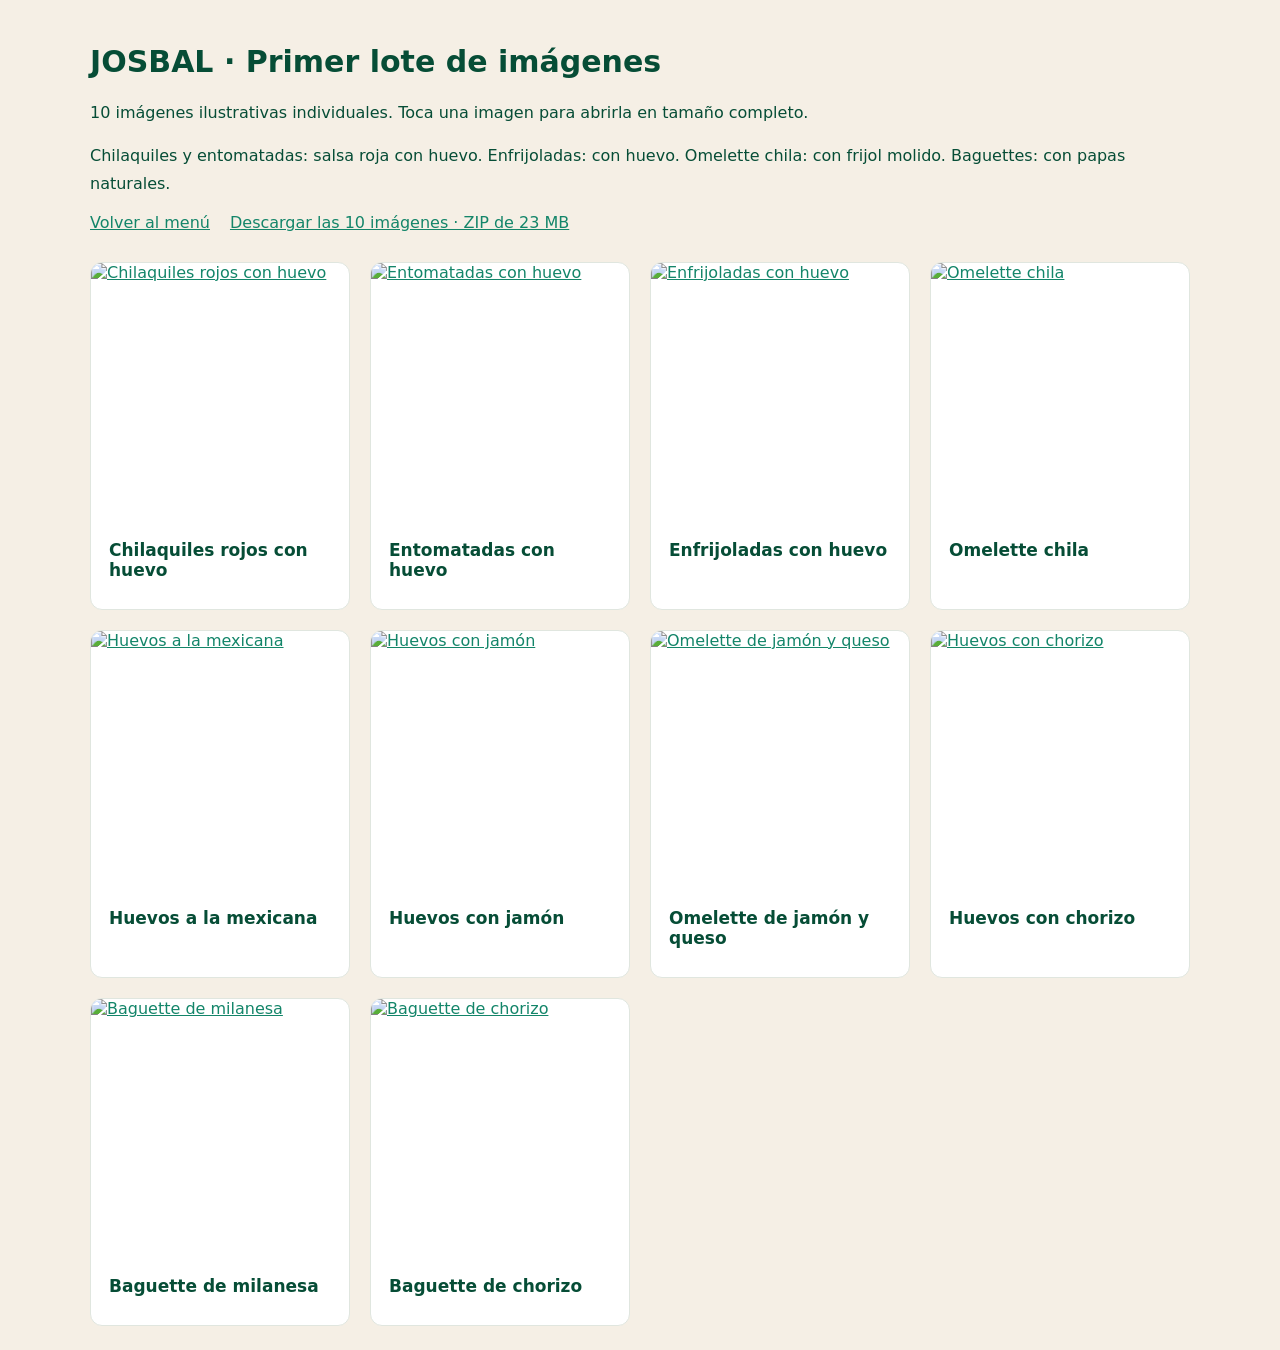
==== static/image-gallery.html @ a412e35f "Publicar primer lote de diez imágenes individuales y galería descargable" ====
<!doctype html><html lang="es"><head><meta charset="utf-8"><meta name="viewport" content="width=device-width,initial-scale=1"><title>Imágenes del menú · JOSBAL</title><style>body{font-family:system-ui,sans-serif;background:#f5efe5;color:#064d36;max-width:1100px;margin:auto;padding:24px}h1{font-size:30px}a{color:#138569}.gallery{display:grid;grid-template-columns:repeat(auto-fit,minmax(240px,1fr));gap:20px;margin-top:30px}article{background:white;border-radius:12px;overflow:hidden;border:1px solid #e0e6df}img{width:100%;height:auto;display:block}h2{font-size:17px;padding:5px 18px 15px}.links{display:flex;gap:20px;flex-wrap:wrap}p{line-height:1.7}</style></head><body><h1>JOSBAL · Primer lote de imágenes</h1><p>10 imágenes ilustrativas individuales. Toca una imagen para abrirla en tamaño completo.</p><p>Chilaquiles y entomatadas: salsa roja con huevo. Enfrijoladas: con huevo. Omelette chila: con frijol molido. Baguettes: con papas naturales.</p><div class="links"><a href="/menu">Volver al menú</a><a href="/imagenes/lote-01.zip" download>Descargar las 10 imágenes · ZIP de 23 MB</a></div><div class="gallery"><article><a href="/images/products/01-chilaquiles-rojos-con-huevo-v1.png" target="_blank" rel="noopener"><img src="/images/products/01-chilaquiles-rojos-con-huevo-v1.png" alt="Chilaquiles rojos con huevo" loading="lazy" width="1254" height="1254"></a><h2>Chilaquiles rojos con huevo</h2></article><article><a href="/images/products/02-entomatadas-con-huevo-v1.png" target="_blank" rel="noopener"><img src="/images/products/02-entomatadas-con-huevo-v1.png" alt="Entomatadas con huevo" loading="lazy" width="1254" height="1254"></a><h2>Entomatadas con huevo</h2></article><article><a href="/images/products/03-enfrijoladas-con-huevo-v1.png" target="_blank" rel="noopener"><img src="/images/products/03-enfrijoladas-con-huevo-v1.png" alt="Enfrijoladas con huevo" loading="lazy" width="1254" height="1254"></a><h2>Enfrijoladas con huevo</h2></article><article><a href="/images/products/04-omelette-chila-v1.png" target="_blank" rel="noopener"><img src="/images/products/04-omelette-chila-v1.png" alt="Omelette chila" loading="lazy" width="1254" height="1254"></a><h2>Omelette chila</h2></article><article><a href="/images/products/05-huevos-a-la-mexicana-v1.png" target="_blank" rel="noopener"><img src="/images/products/05-huevos-a-la-mexicana-v1.png" alt="Huevos a la mexicana" loading="lazy" width="1254" height="1254"></a><h2>Huevos a la mexicana</h2></article><article><a href="/images/products/06-huevos-con-jamon-v1.png" target="_blank" rel="noopener"><img src="/images/products/06-huevos-con-jamon-v1.png" alt="Huevos con jamón" loading="lazy" width="1254" height="1254"></a><h2>Huevos con jamón</h2></article><article><a href="/images/products/07-omelette-jamon-y-queso-v1.png" target="_blank" rel="noopener"><img src="/images/products/07-omelette-jamon-y-queso-v1.png" alt="Omelette de jamón y queso" loading="lazy" width="1254" height="1254"></a><h2>Omelette de jamón y queso</h2></article><article><a href="/images/products/08-huevos-con-chorizo-v1.png" target="_blank" rel="noopener"><img src="/images/products/08-huevos-con-chorizo-v1.png" alt="Huevos con chorizo" loading="lazy" width="1254" height="1254"></a><h2>Huevos con chorizo</h2></article><article><a href="/images/products/09-baguette-milanesa-v1.png" target="_blank" rel="noopener"><img src="/images/products/09-baguette-milanesa-v1.png" alt="Baguette de milanesa" loading="lazy" width="1254" height="1254"></a><h2>Baguette de milanesa</h2></article><article><a href="/images/products/10-baguette-chorizo-v1.png" target="_blank" rel="noopener"><img src="/images/products/10-baguette-chorizo-v1.png" alt="Baguette de chorizo" loading="lazy" width="1254" height="1254"></a><h2>Baguette de chorizo</h2></article></div></body></html>
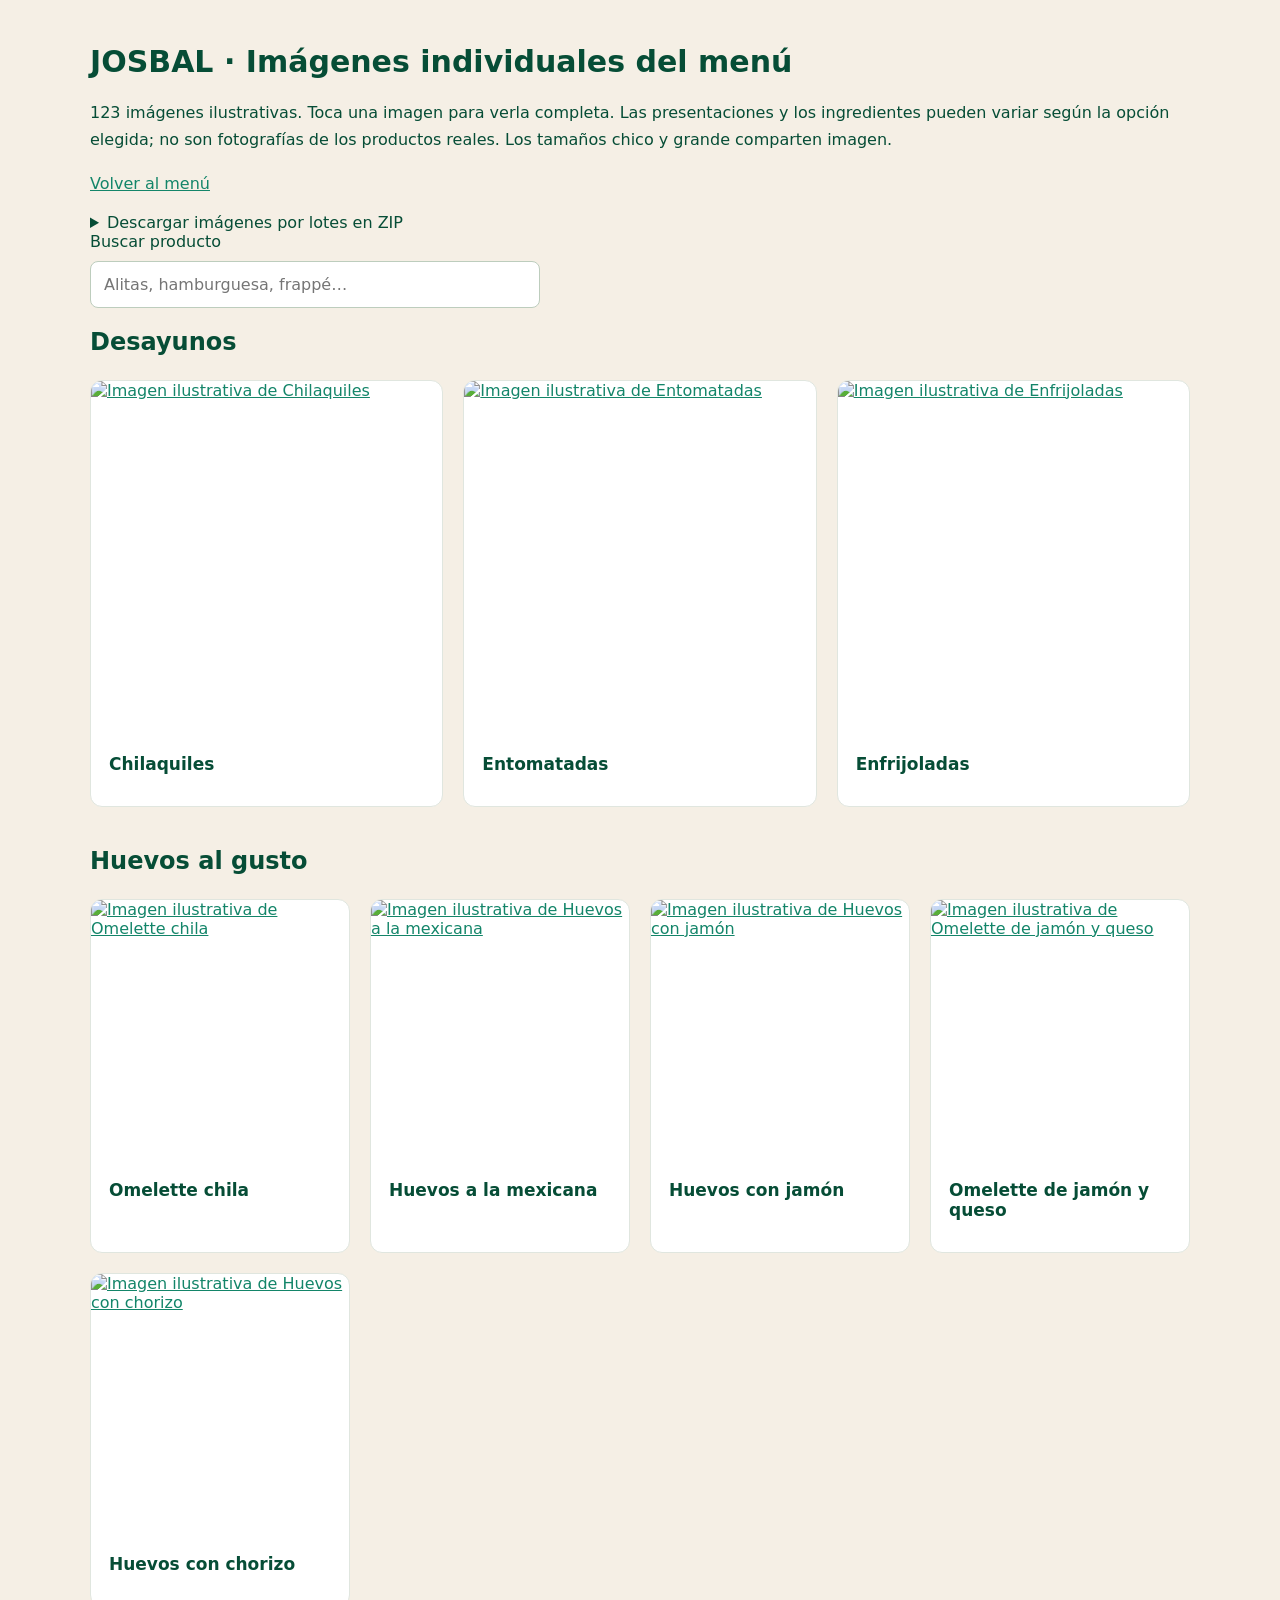
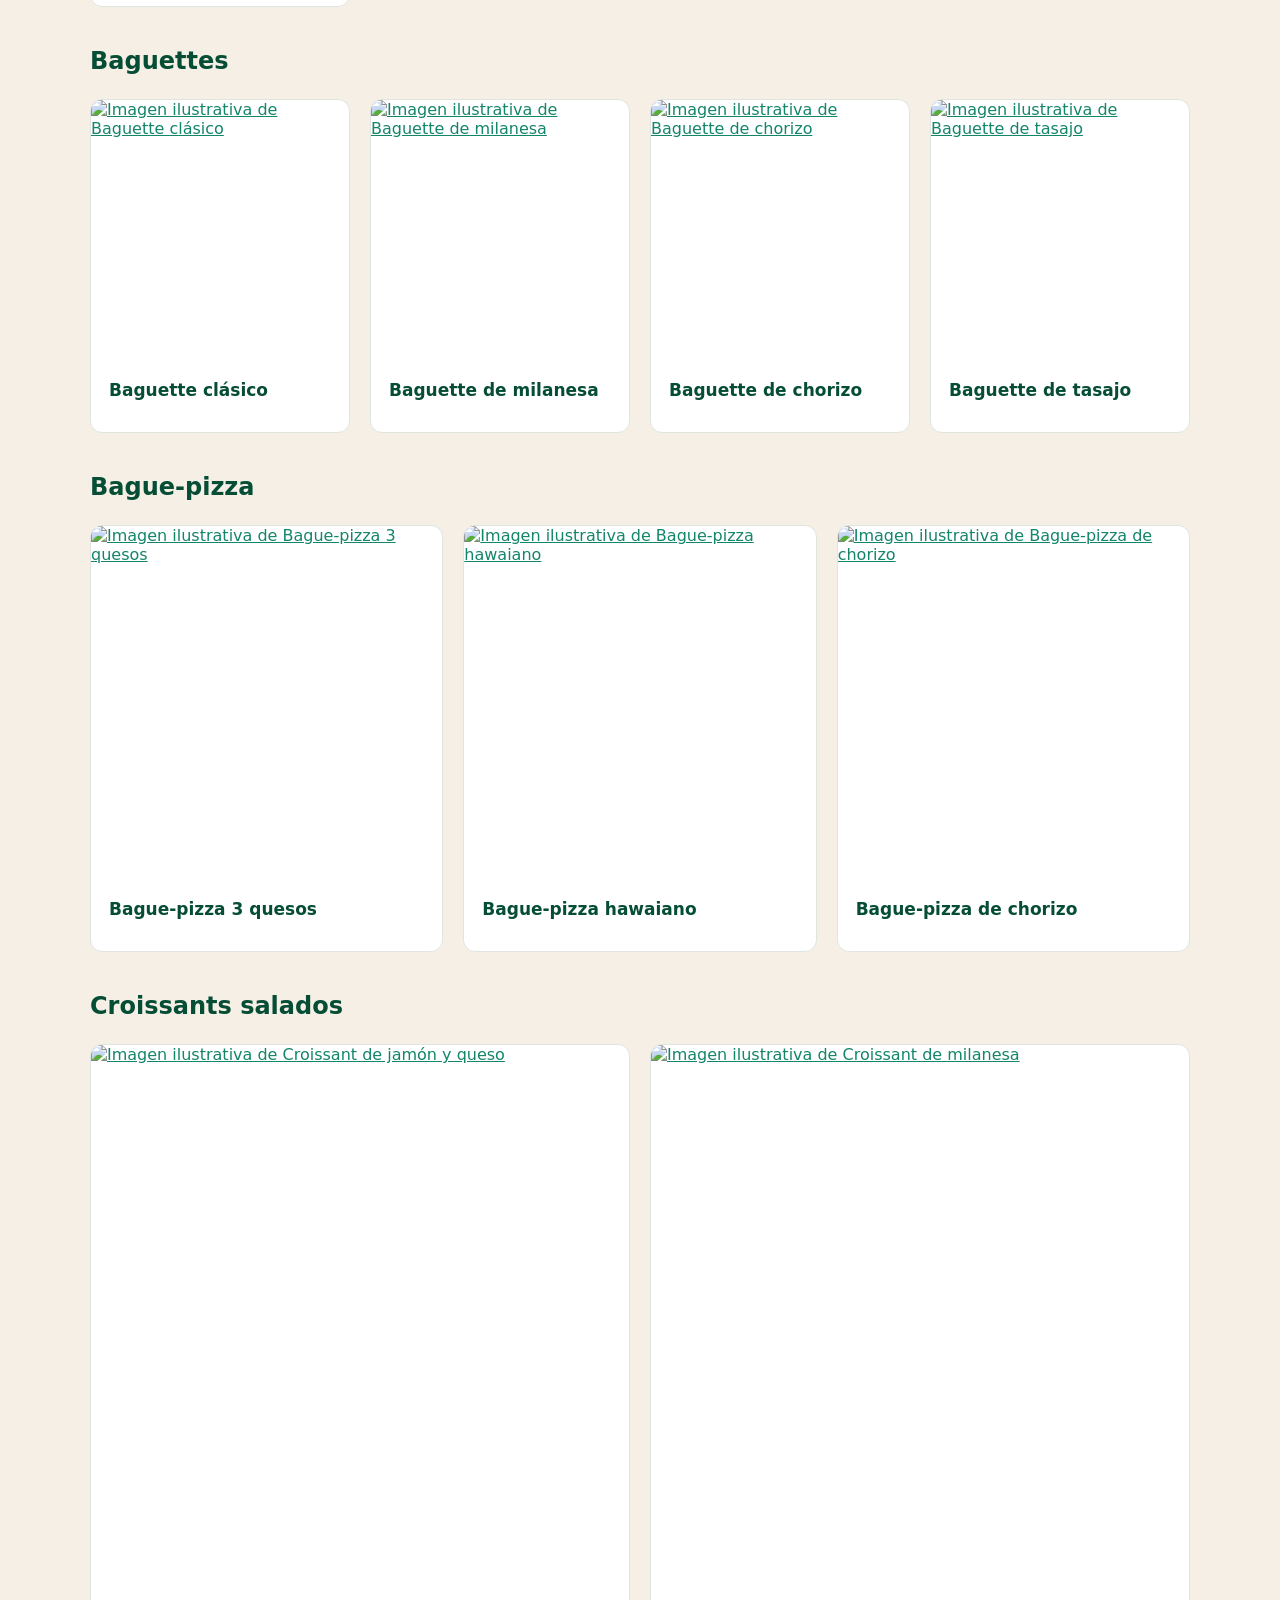
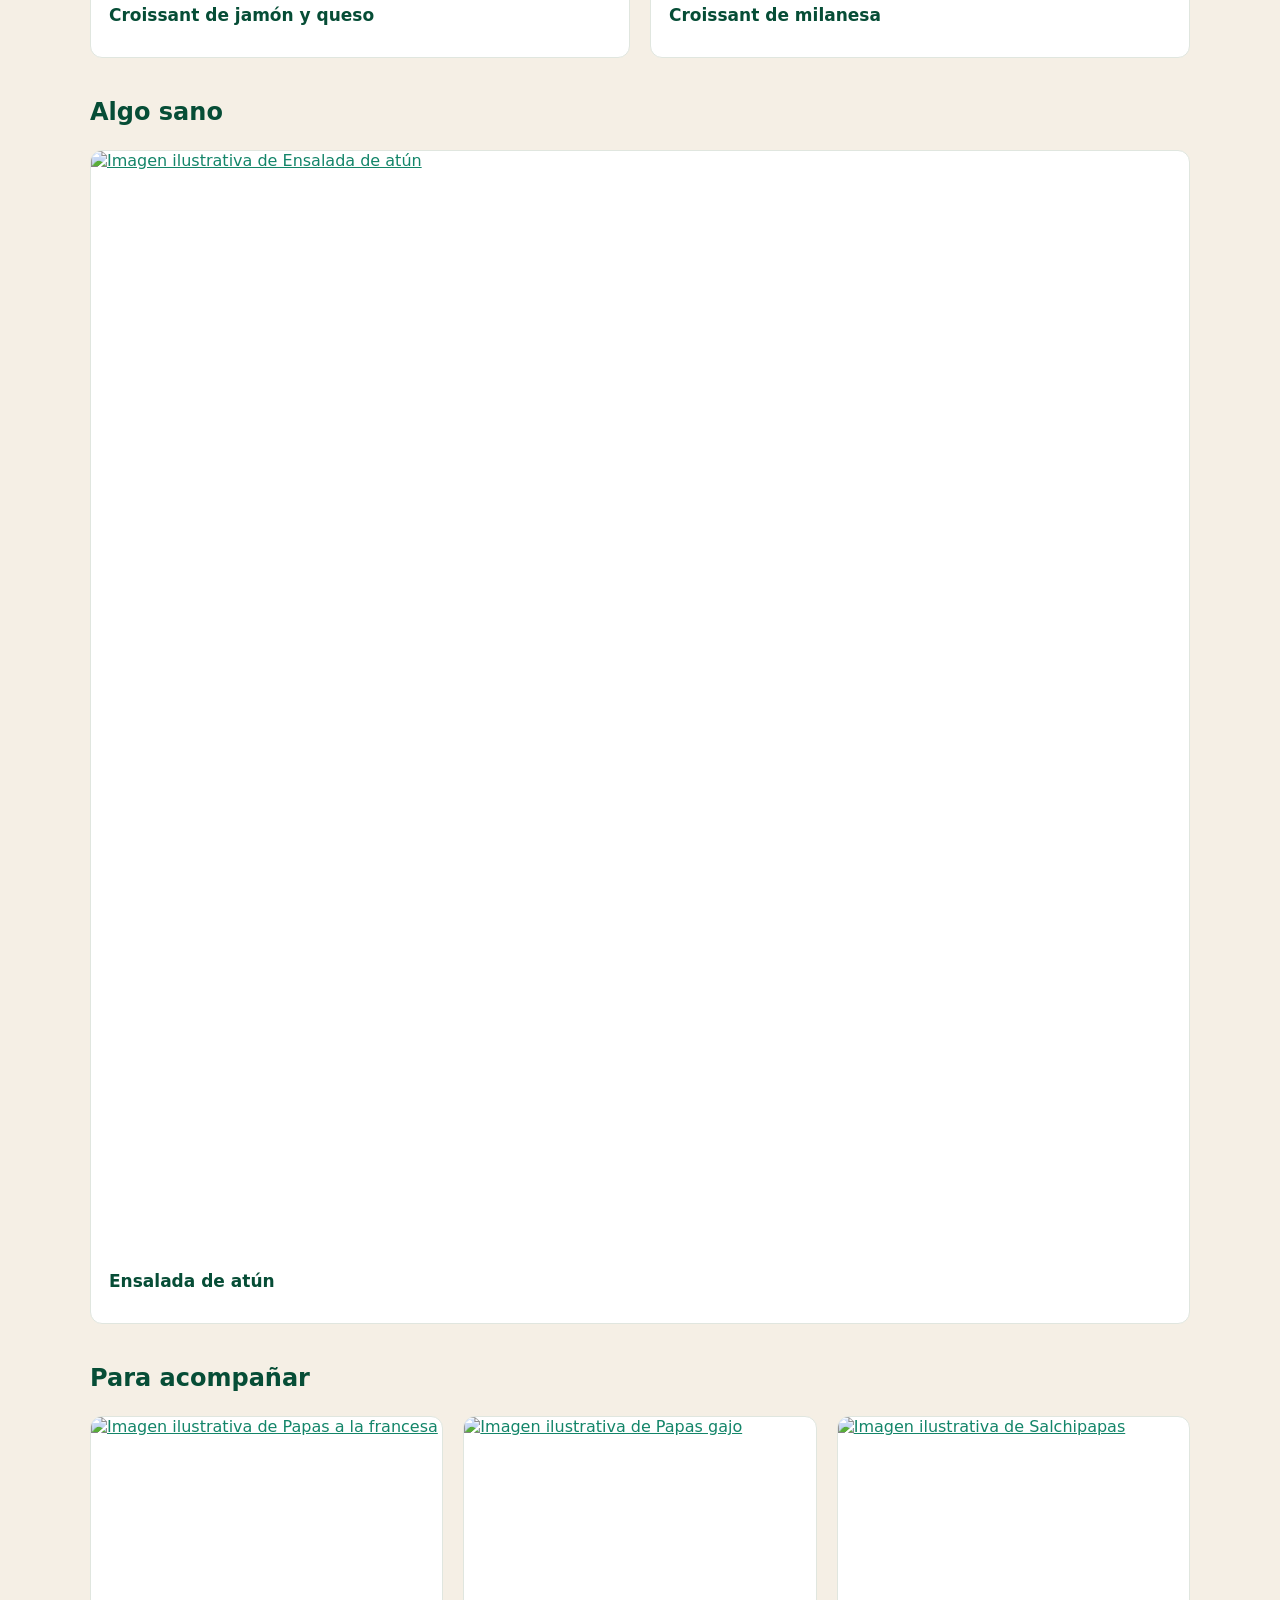
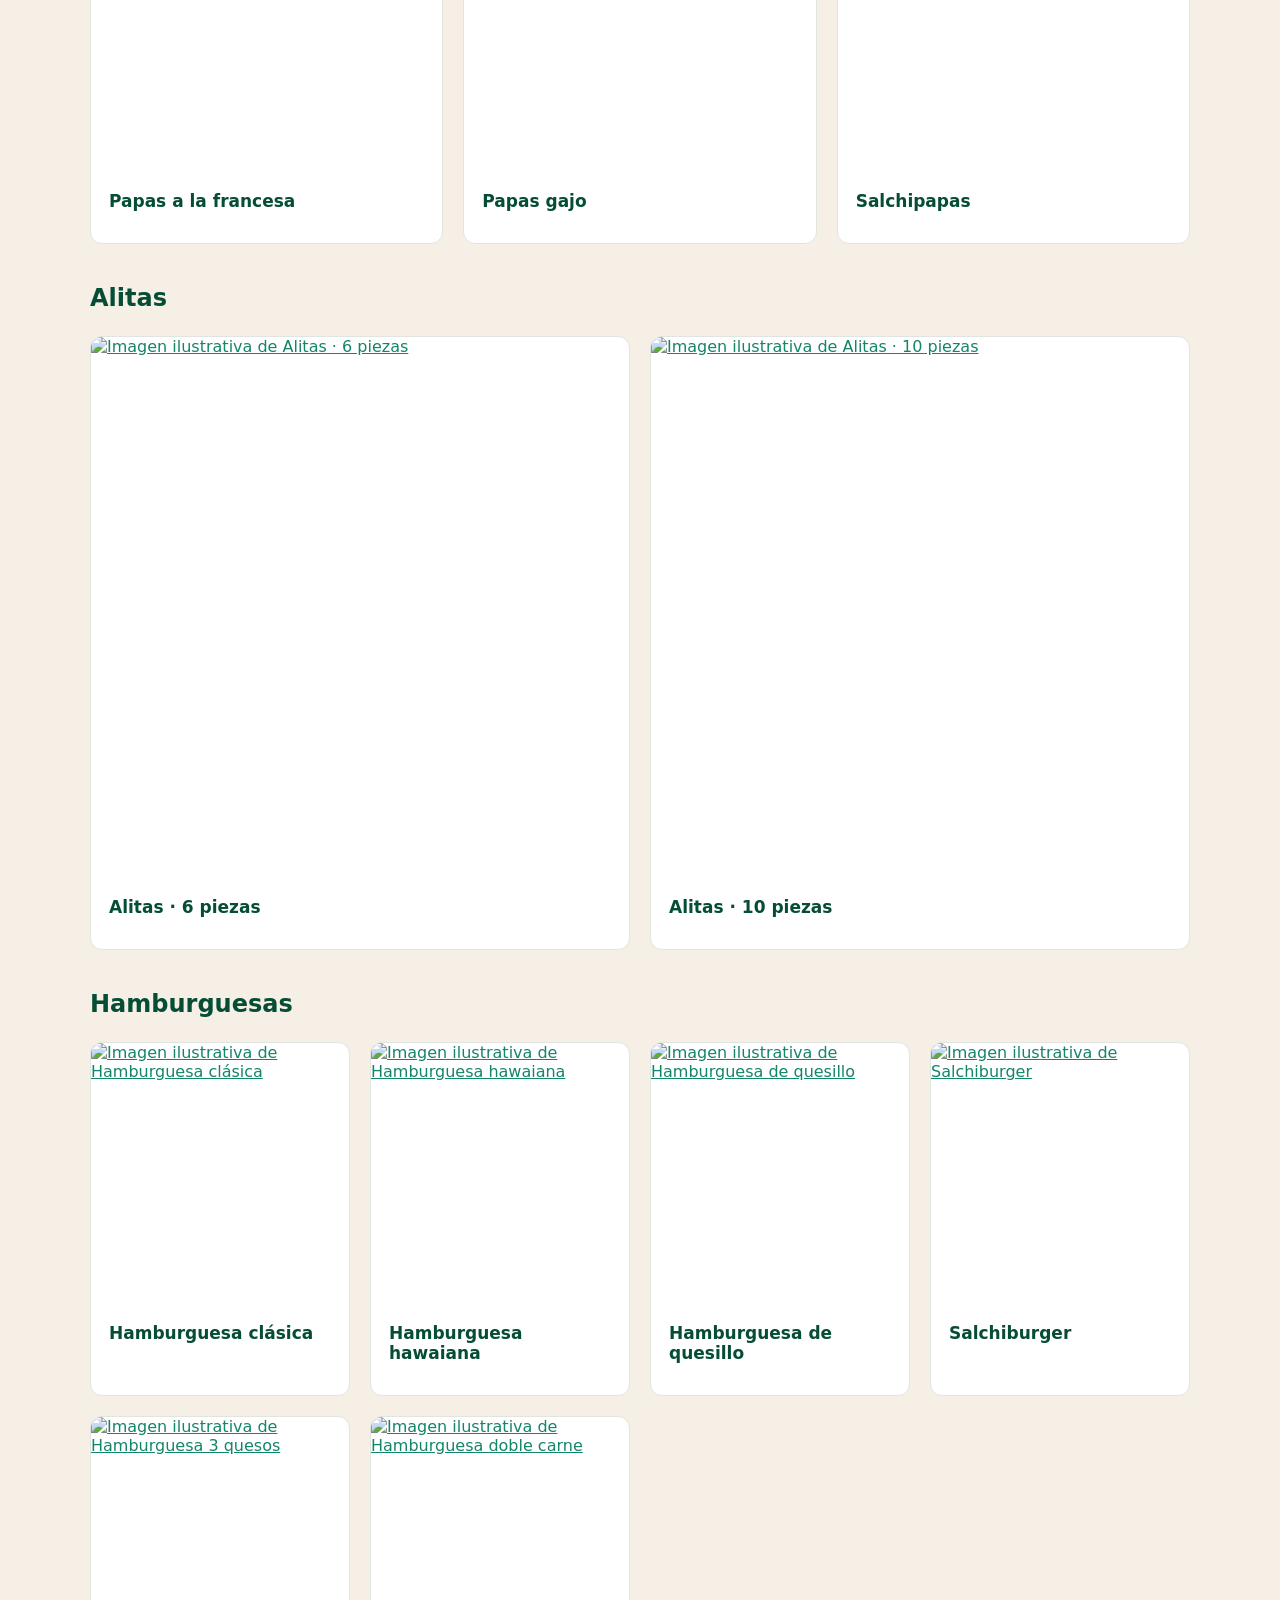
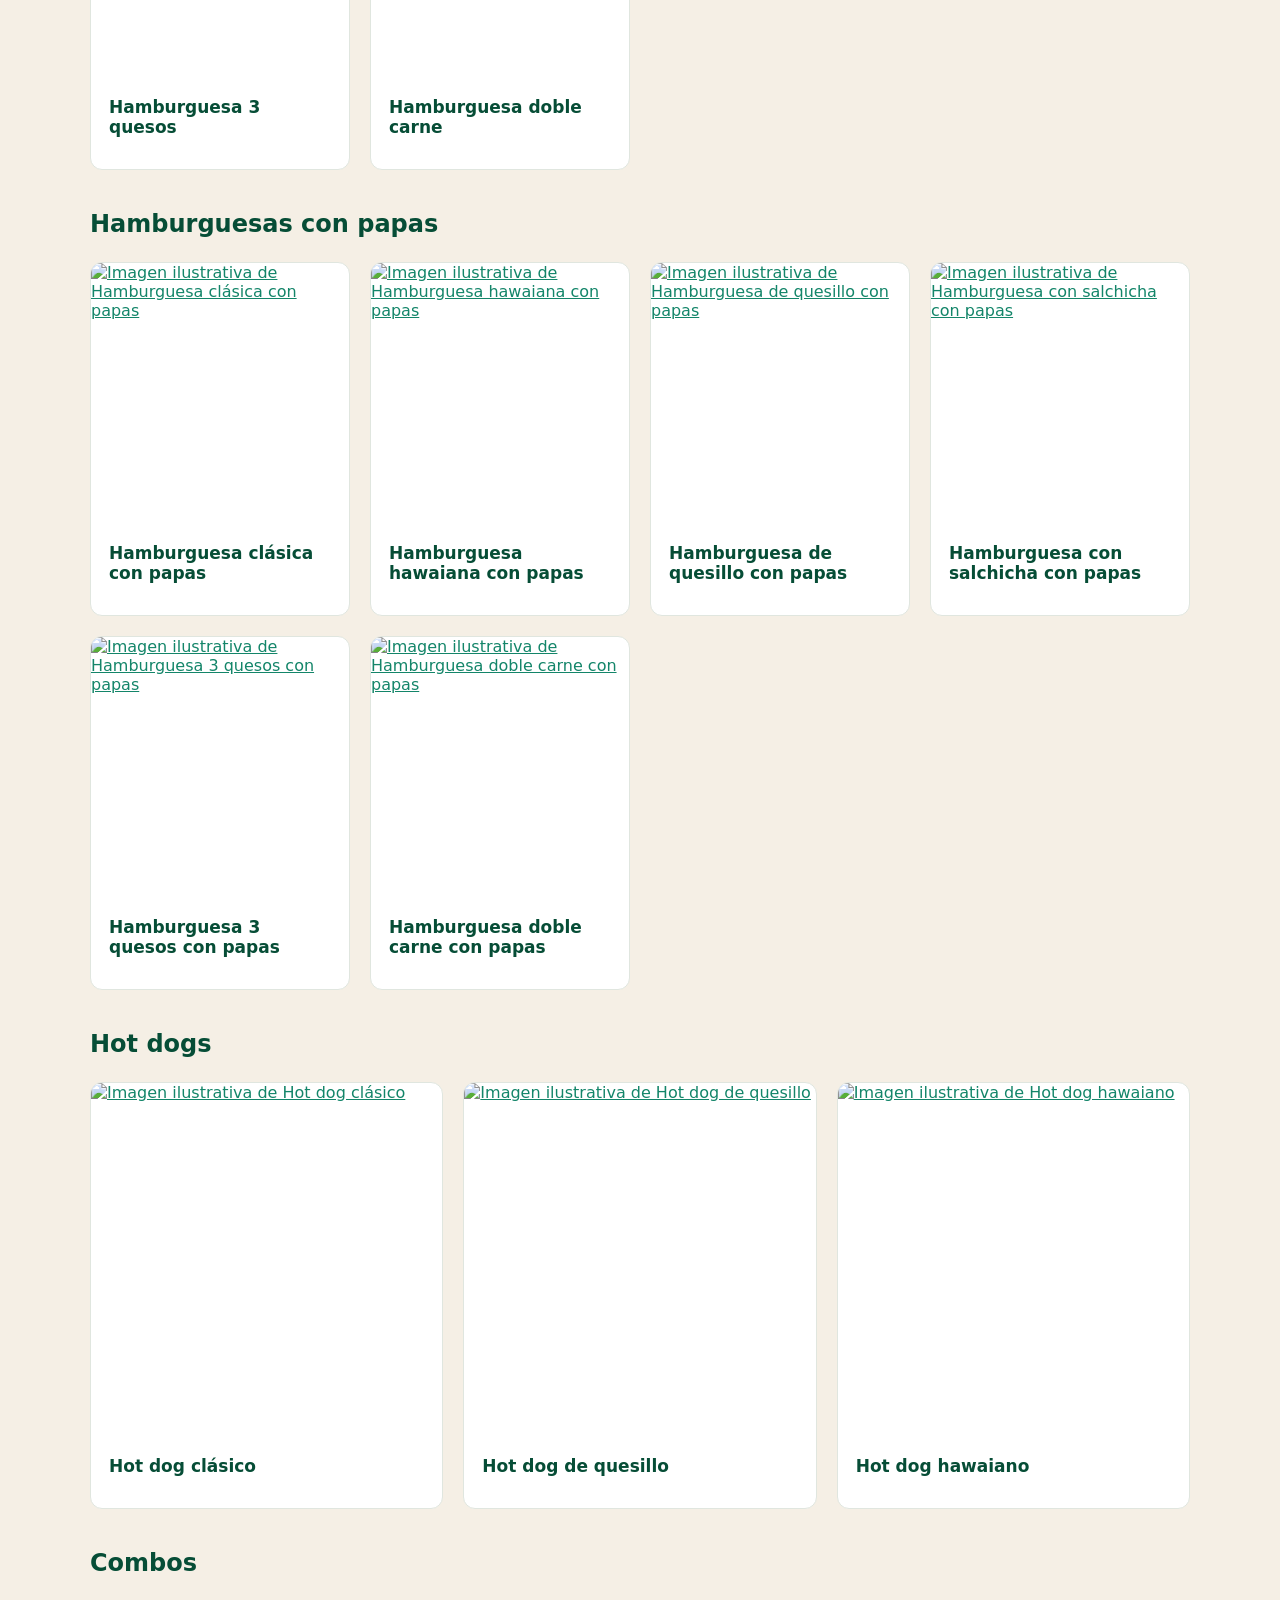
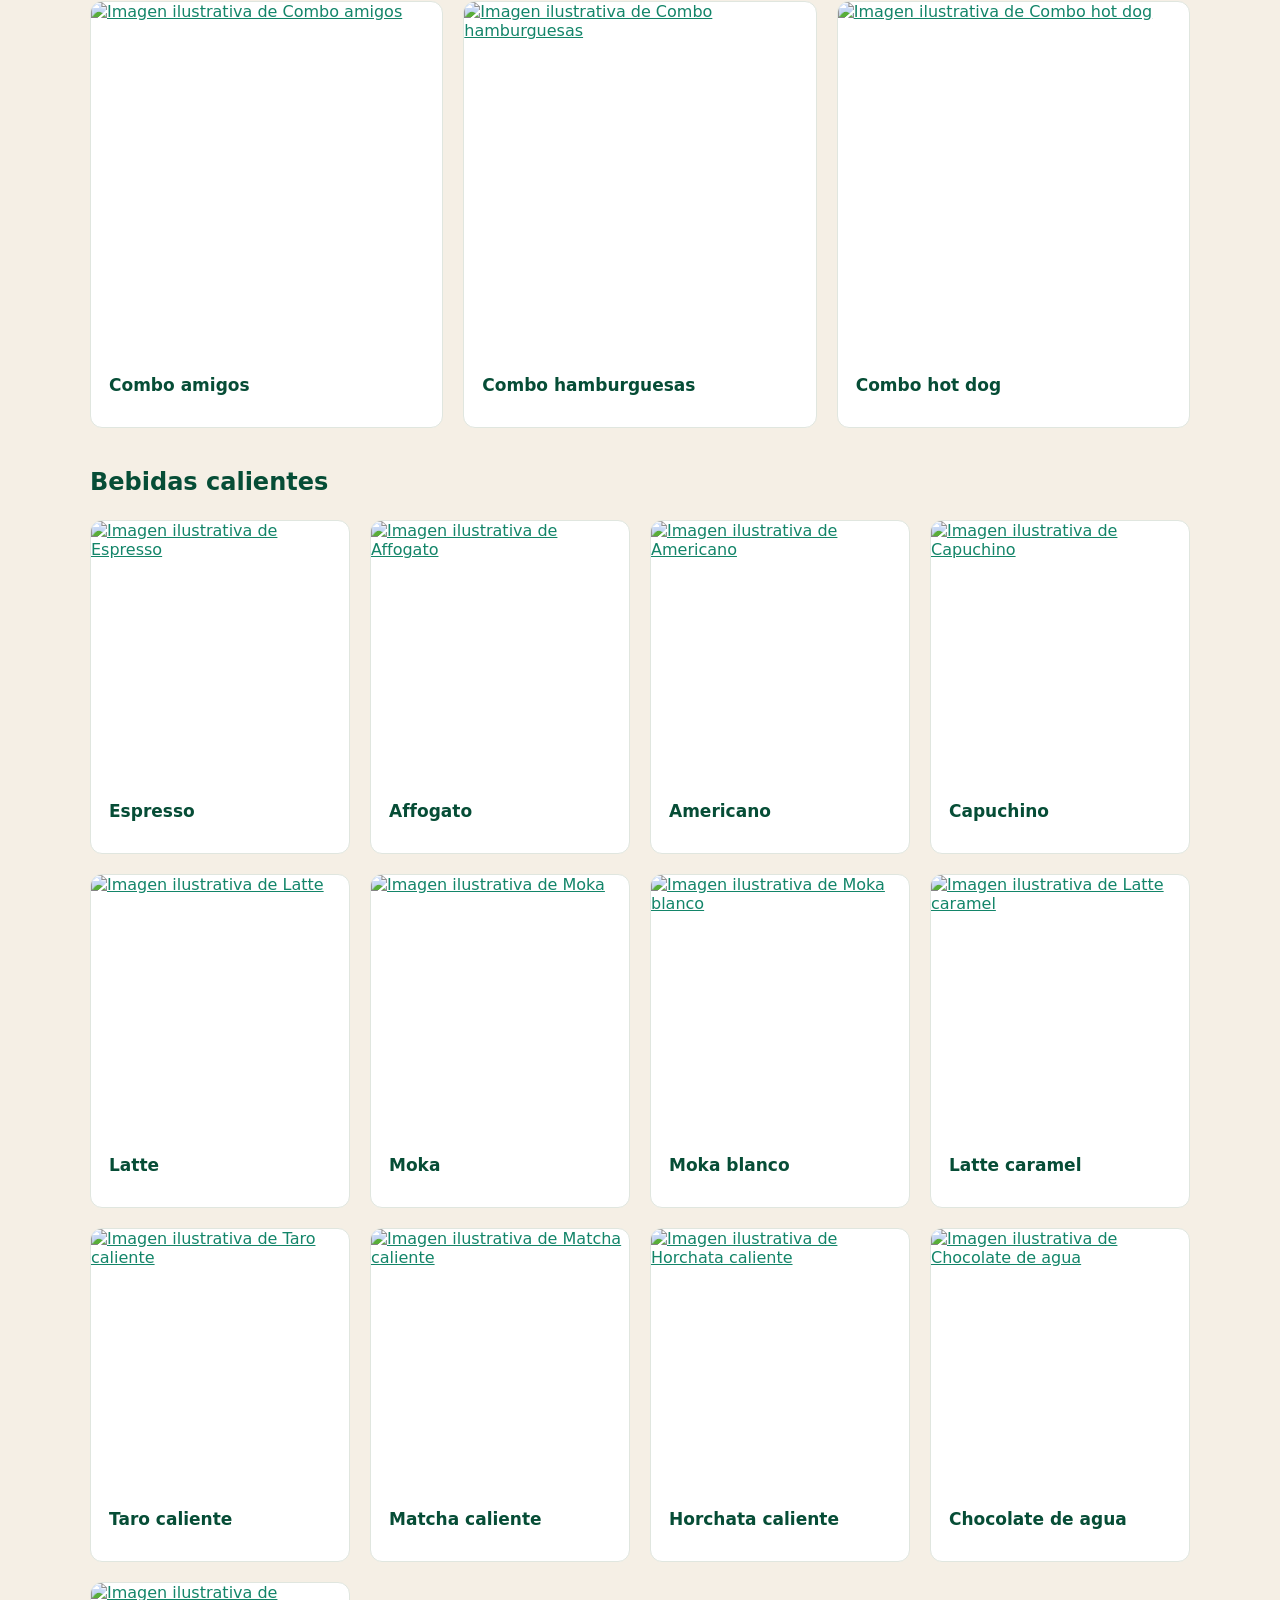
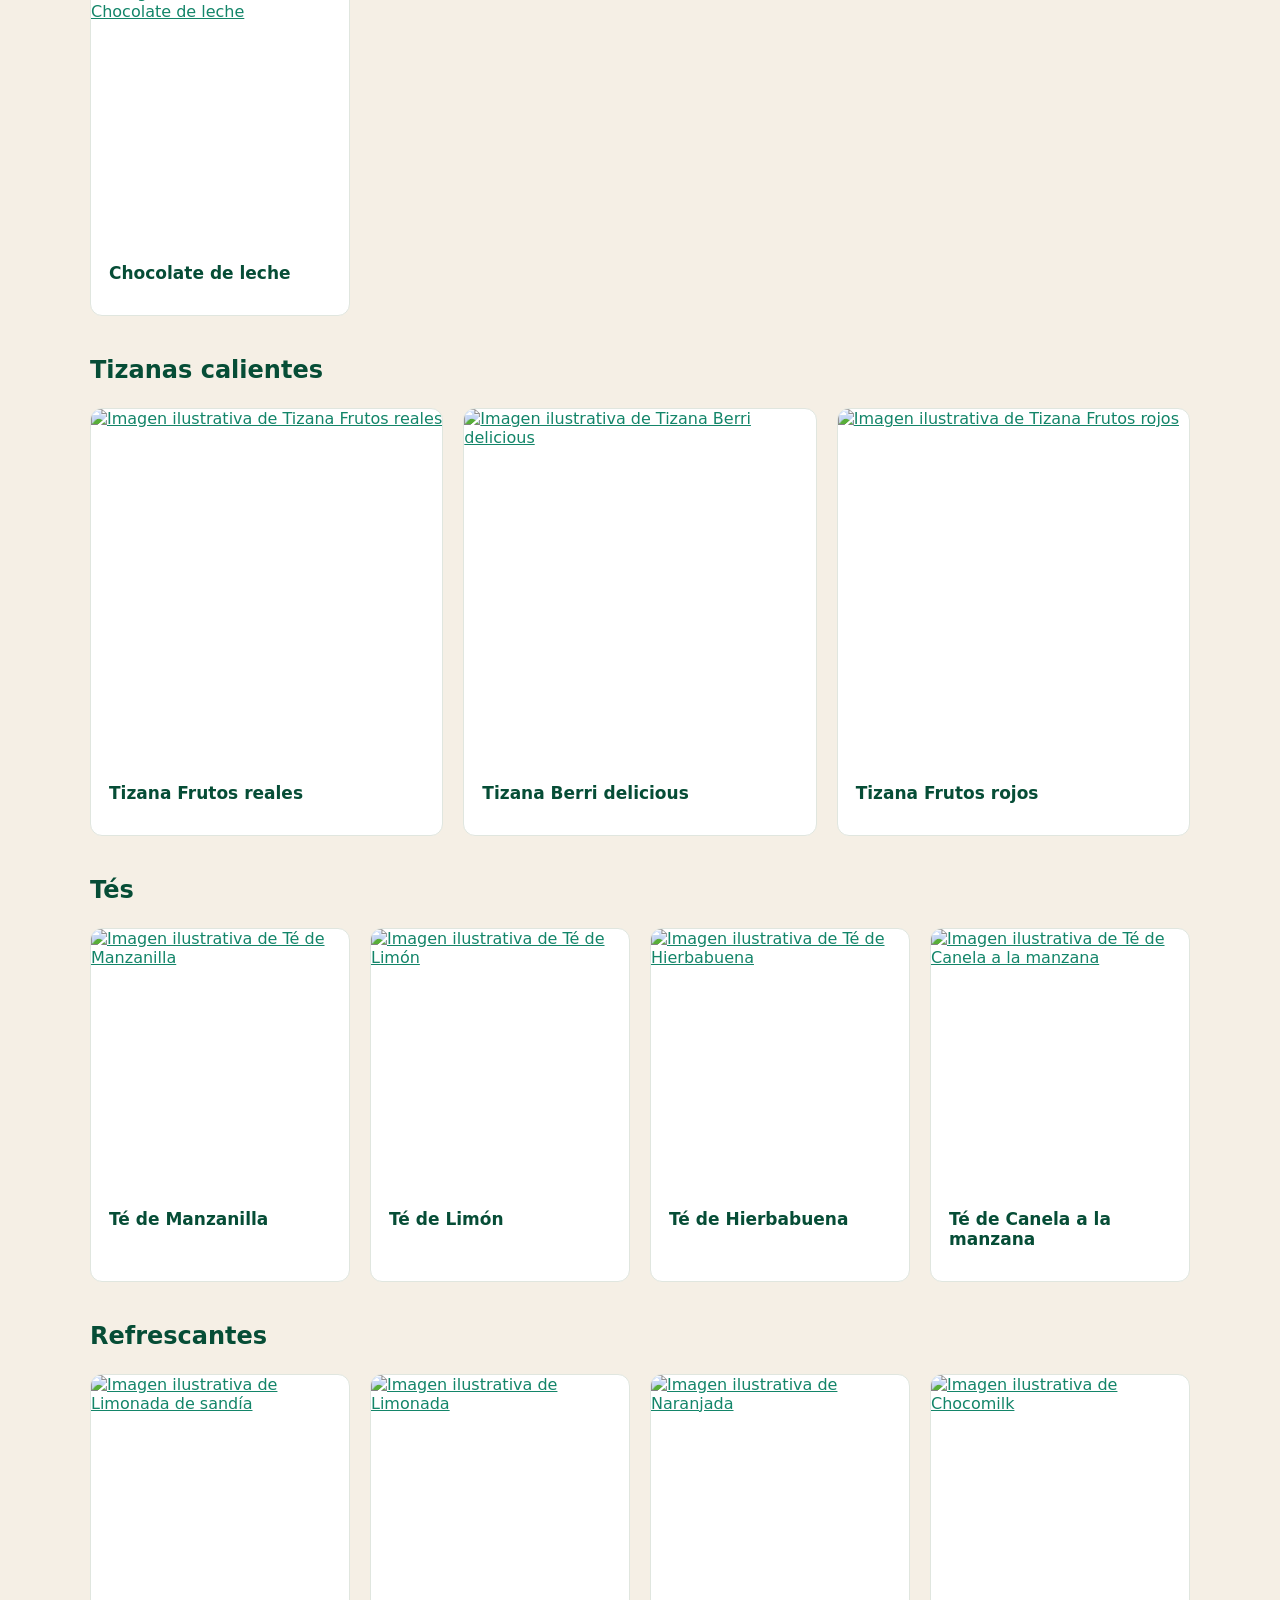
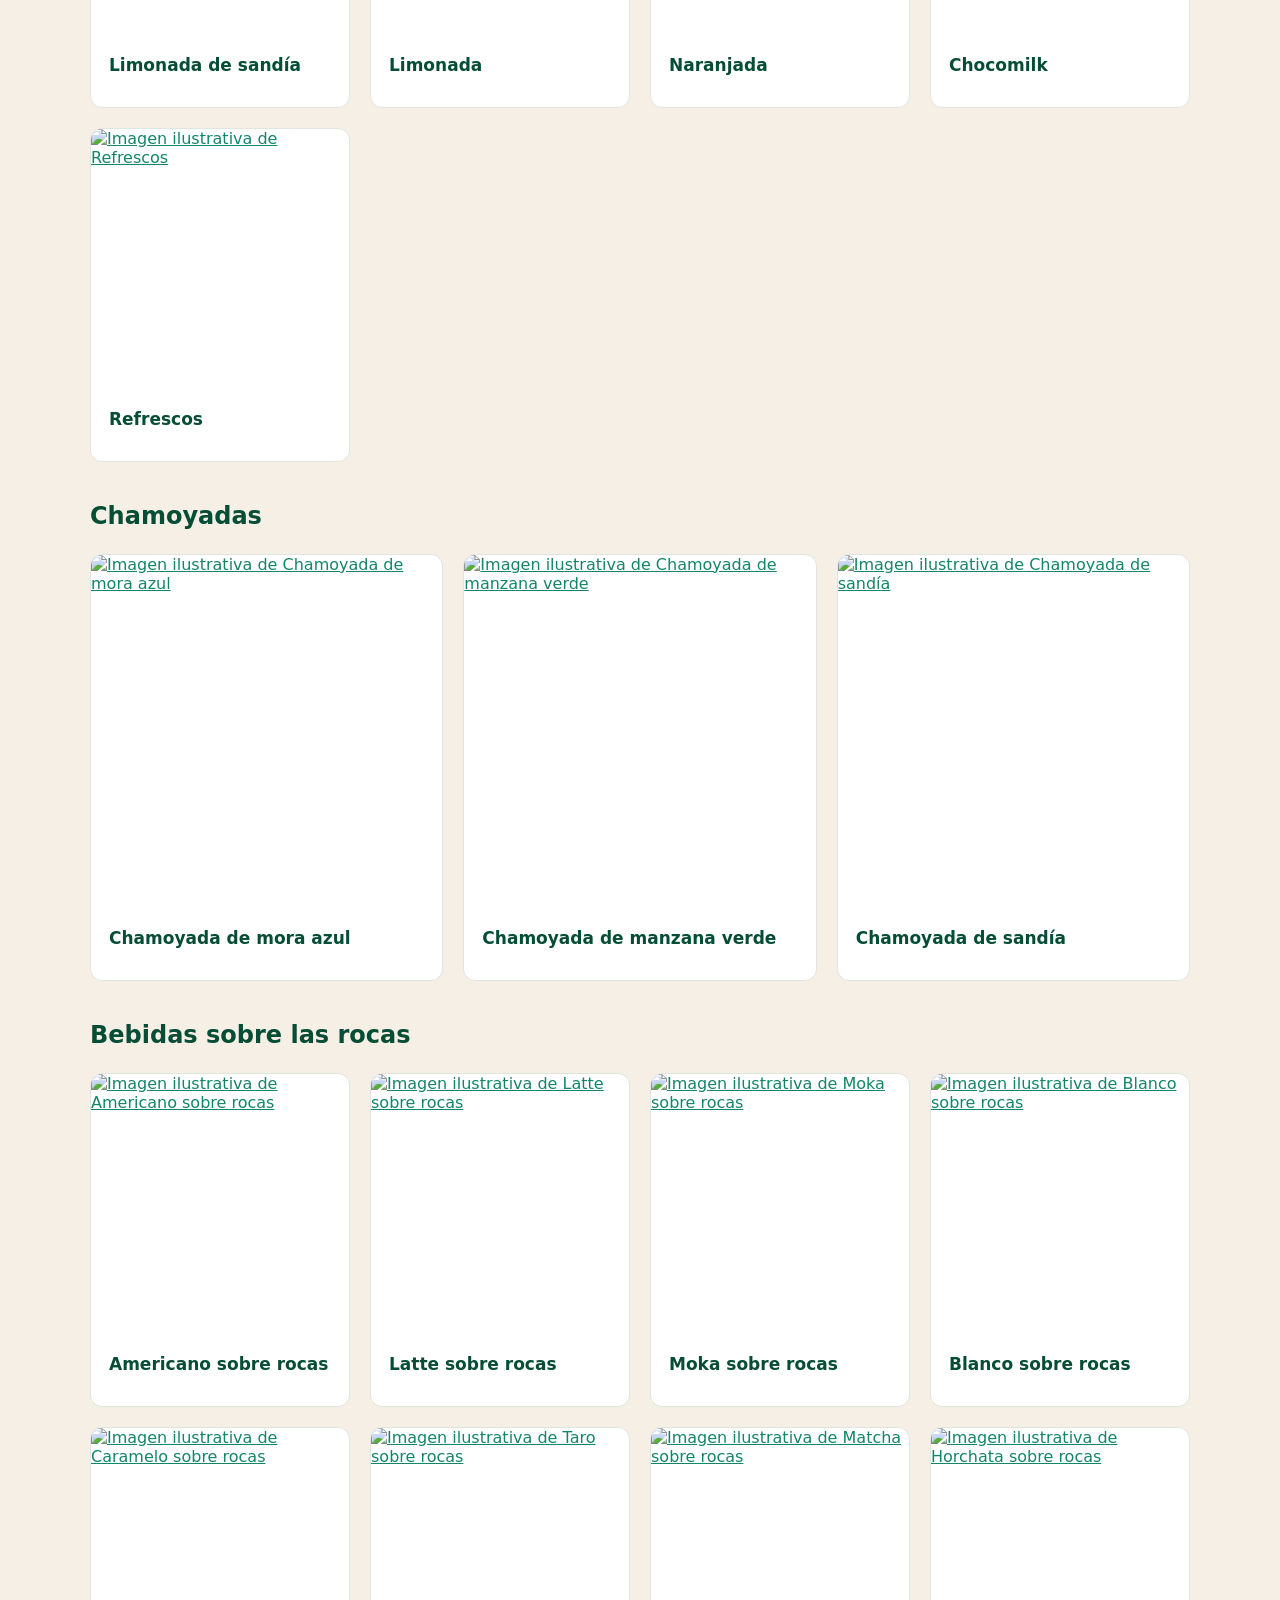
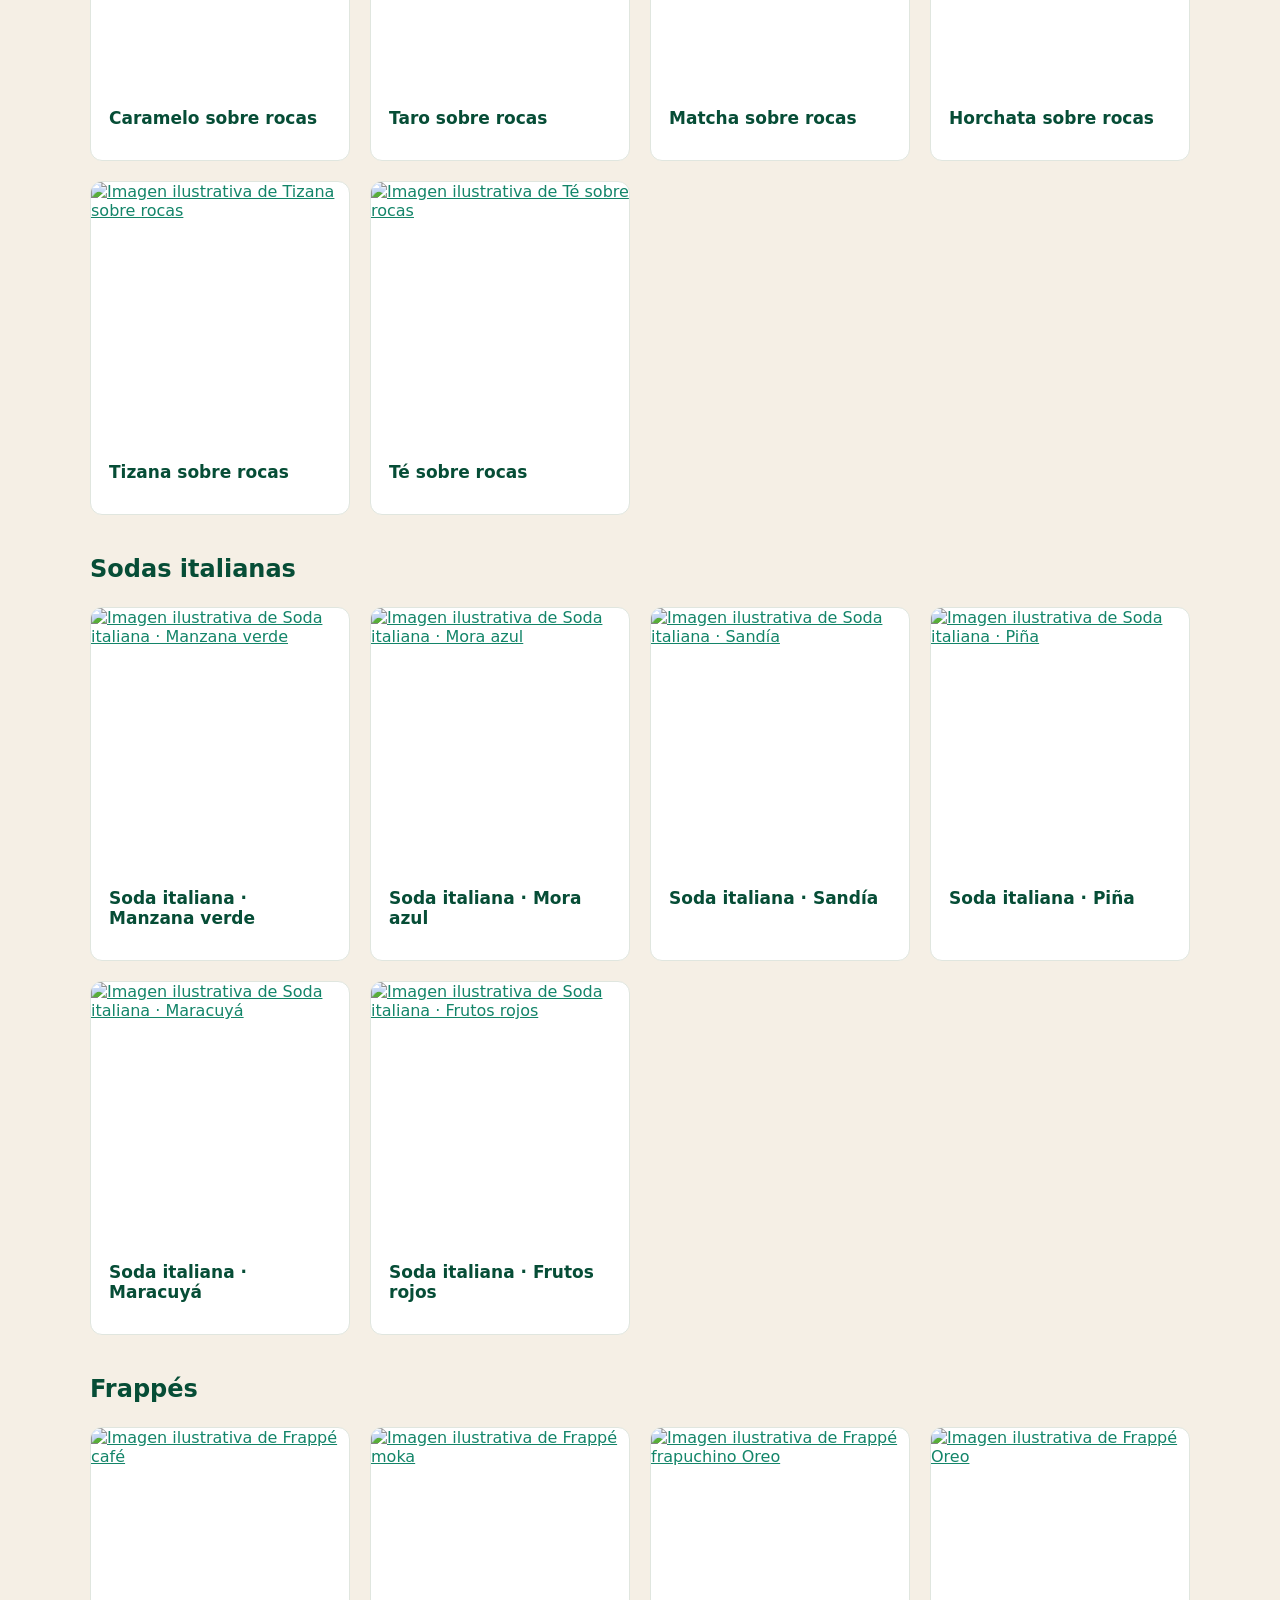
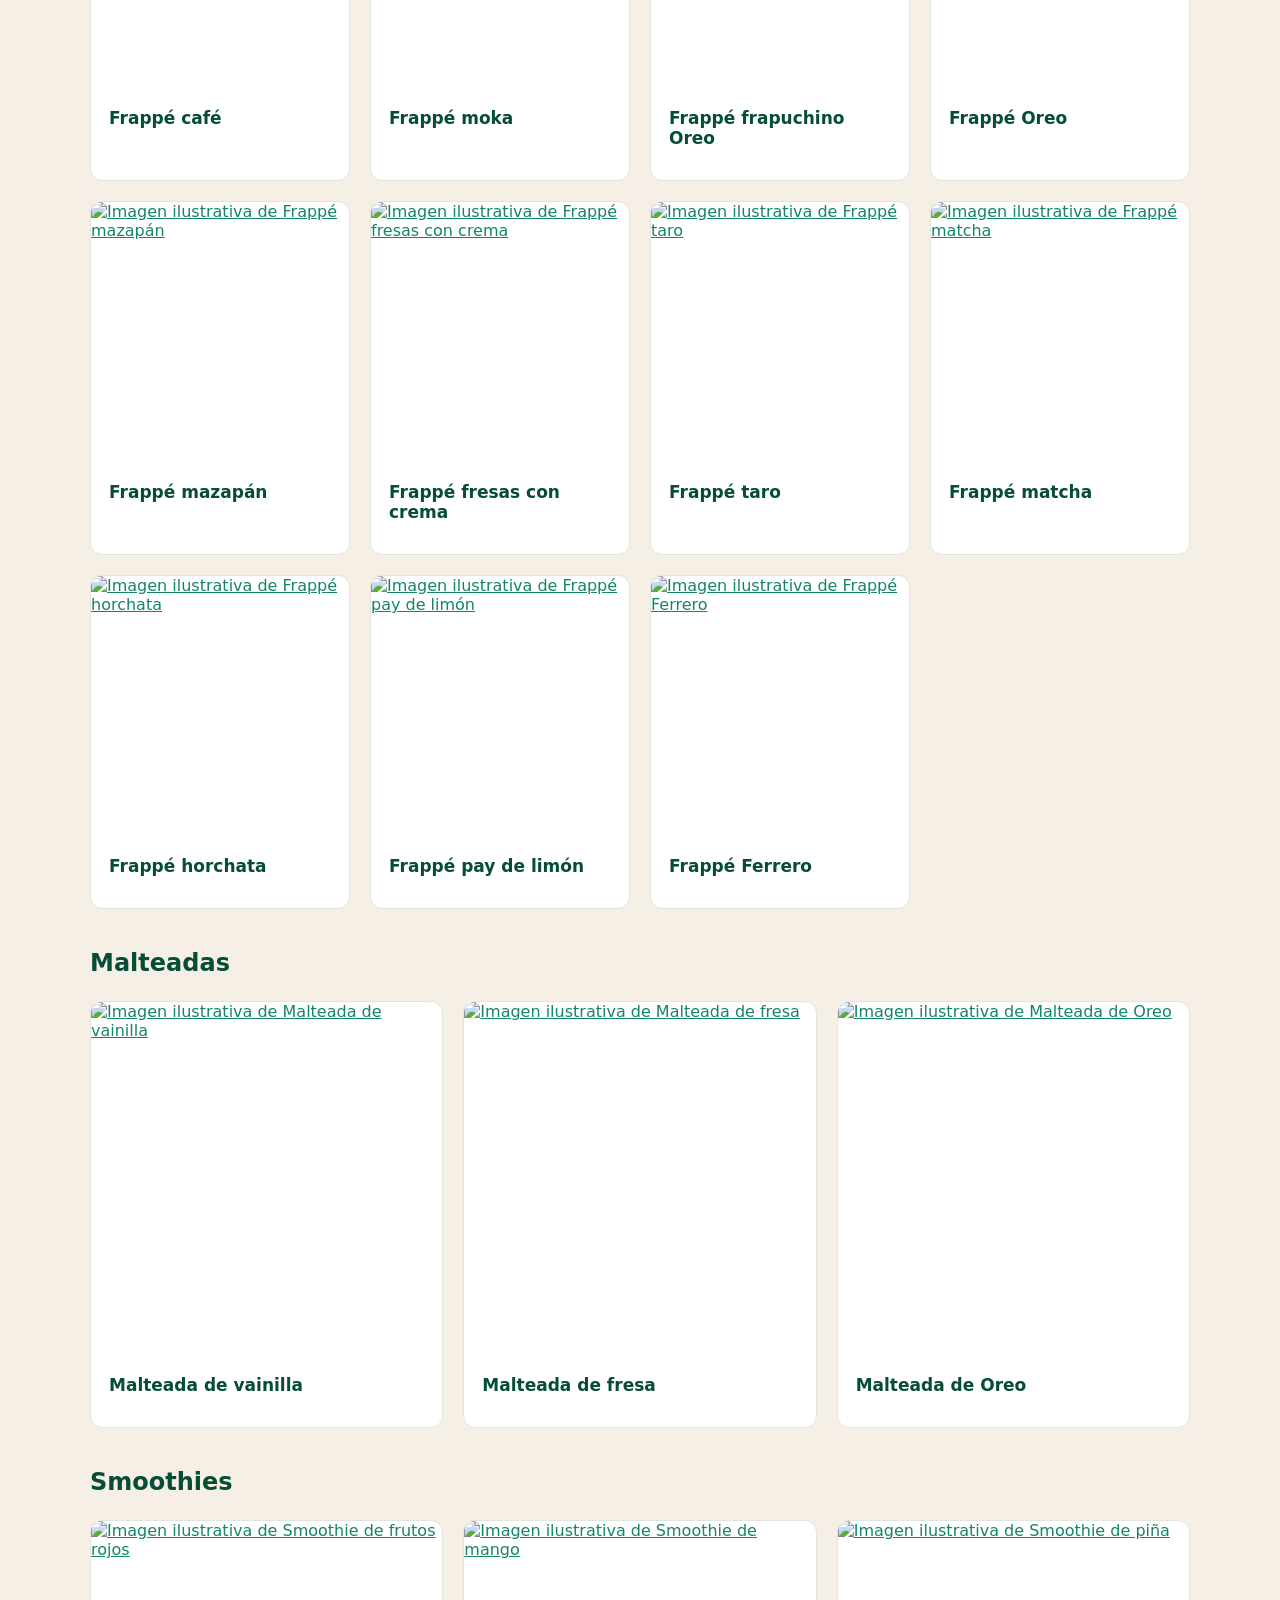
==== commit 1dd5be78: "Completar 123 imágenes individuales del menú y descargas por lotes" ====
--- a/static/image-gallery.html
+++ b/static/image-gallery.html
@@ -1 +1 @@
-<!doctype html><html lang="es"><head><meta charset="utf-8"><meta name="viewport" content="width=device-width,initial-scale=1"><title>Imágenes del menú · JOSBAL</title><style>body{font-family:system-ui,sans-serif;background:#f5efe5;color:#064d36;max-width:1100px;margin:auto;padding:24px}h1{font-size:30px}a{color:#138569}.gallery{display:grid;grid-template-columns:repeat(auto-fit,minmax(240px,1fr));gap:20px;margin-top:30px}article{background:white;border-radius:12px;overflow:hidden;border:1px solid #e0e6df}img{width:100%;height:auto;display:block}h2{font-size:17px;padding:5px 18px 15px}.links{display:flex;gap:20px;flex-wrap:wrap}p{line-height:1.7}</style></head><body><h1>JOSBAL · Primer lote de imágenes</h1><p>10 imágenes ilustrativas individuales. Toca una imagen para abrirla en tamaño completo.</p><p>Chilaquiles y entomatadas: salsa roja con huevo. Enfrijoladas: con huevo. Omelette chila: con frijol molido. Baguettes: con papas naturales.</p><div class="links"><a href="/menu">Volver al menú</a><a href="/imagenes/lote-01.zip" download>Descargar las 10 imágenes · ZIP de 23 MB</a></div><div class="gallery"><article><a href="/images/products/01-chilaquiles-rojos-con-huevo-v1.png" target="_blank" rel="noopener"><img src="/images/products/01-chilaquiles-rojos-con-huevo-v1.png" alt="Chilaquiles rojos con huevo" loading="lazy" width="1254" height="1254"></a><h2>Chilaquiles rojos con huevo</h2></article><article><a href="/images/products/02-entomatadas-con-huevo-v1.png" target="_blank" rel="noopener"><img src="/images/products/02-entomatadas-con-huevo-v1.png" alt="Entomatadas con huevo" loading="lazy" width="1254" height="1254"></a><h2>Entomatadas con huevo</h2></article><article><a href="/images/products/03-enfrijoladas-con-huevo-v1.png" target="_blank" rel="noopener"><img src="/images/products/03-enfrijoladas-con-huevo-v1.png" alt="Enfrijoladas con huevo" loading="lazy" width="1254" height="1254"></a><h2>Enfrijoladas con huevo</h2></article><article><a href="/images/products/04-omelette-chila-v1.png" target="_blank" rel="noopener"><img src="/images/products/04-omelette-chila-v1.png" alt="Omelette chila" loading="lazy" width="1254" height="1254"></a><h2>Omelette chila</h2></article><article><a href="/images/products/05-huevos-a-la-mexicana-v1.png" target="_blank" rel="noopener"><img src="/images/products/05-huevos-a-la-mexicana-v1.png" alt="Huevos a la mexicana" loading="lazy" width="1254" height="1254"></a><h2>Huevos a la mexicana</h2></article><article><a href="/images/products/06-huevos-con-jamon-v1.png" target="_blank" rel="noopener"><img src="/images/products/06-huevos-con-jamon-v1.png" alt="Huevos con jamón" loading="lazy" width="1254" height="1254"></a><h2>Huevos con jamón</h2></article><article><a href="/images/products/07-omelette-jamon-y-queso-v1.png" target="_blank" rel="noopener"><img src="/images/products/07-omelette-jamon-y-queso-v1.png" alt="Omelette de jamón y queso" loading="lazy" width="1254" height="1254"></a><h2>Omelette de jamón y queso</h2></article><article><a href="/images/products/08-huevos-con-chorizo-v1.png" target="_blank" rel="noopener"><img src="/images/products/08-huevos-con-chorizo-v1.png" alt="Huevos con chorizo" loading="lazy" width="1254" height="1254"></a><h2>Huevos con chorizo</h2></article><article><a href="/images/products/09-baguette-milanesa-v1.png" target="_blank" rel="noopener"><img src="/images/products/09-baguette-milanesa-v1.png" alt="Baguette de milanesa" loading="lazy" width="1254" height="1254"></a><h2>Baguette de milanesa</h2></article><article><a href="/images/products/10-baguette-chorizo-v1.png" target="_blank" rel="noopener"><img src="/images/products/10-baguette-chorizo-v1.png" alt="Baguette de chorizo" loading="lazy" width="1254" height="1254"></a><h2>Baguette de chorizo</h2></article></div></body></html>+<!doctype html><html lang="es"><head><meta charset="utf-8"><meta name="viewport" content="width=device-width,initial-scale=1"><title>Imágenes del menú · JOSBAL</title><style>body{font-family:system-ui,sans-serif;background:#f5efe5;color:#064d36;max-width:1100px;margin:auto;padding:24px}h1{font-size:30px}a{color:#138569}.gallery{display:grid;grid-template-columns:repeat(auto-fit,minmax(240px,1fr));gap:20px;margin:24px 0 40px}article{background:white;border-radius:12px;overflow:hidden;border:1px solid #e0e6df}img{width:100%;height:auto;display:block}h3{font-size:17px;padding:5px 18px 15px}.links{display:flex;gap:15px;flex-wrap:wrap}p{line-height:1.7}input{font:inherit;display:block;box-sizing:border-box;width:100%;max-width:450px;margin-top:10px;padding:13px;border:1px solid #bdcdbd;border-radius:8px}[hidden]{display:none!important}</style></head><body><h1>JOSBAL · Imágenes individuales del menú</h1><p>123 imágenes ilustrativas. Toca una imagen para verla completa. Las presentaciones y los ingredientes pueden variar según la opción elegida; no son fotografías de los productos reales. Los tamaños chico y grande comparten imagen.</p><p><a href="/menu">Volver al menú</a></p><details><summary>Descargar imágenes por lotes en ZIP</summary><p>Las imágenes originales son de alta resolución. Cada lote puede ocupar aproximadamente 20–30 MB.</p><div class="links"><a href="/imagenes/descargar?lote=1">Lote 1 · 10 imágenes</a><a href="/imagenes/descargar?lote=2">Lote 2 · 10 imágenes</a><a href="/imagenes/descargar?lote=3">Lote 3 · 10 imágenes</a><a href="/imagenes/descargar?lote=4">Lote 4 · 10 imágenes</a><a href="/imagenes/descargar?lote=5">Lote 5 · 10 imágenes</a><a href="/imagenes/descargar?lote=6">Lote 6 · 10 imágenes</a><a href="/imagenes/descargar?lote=7">Lote 7 · 10 imágenes</a><a href="/imagenes/descargar?lote=8">Lote 8 · 10 imágenes</a><a href="/imagenes/descargar?lote=9">Lote 9 · 10 imágenes</a><a href="/imagenes/descargar?lote=10">Lote 10 · 10 imágenes</a><a href="/imagenes/descargar?lote=11">Lote 11 · 10 imágenes</a><a href="/imagenes/descargar?lote=12">Lote 12 · 10 imágenes</a><a href="/imagenes/descargar?lote=13">Lote 13 · 3 imágenes</a></div></details><label>Buscar producto<input id="gallery-search" type="search" placeholder="Alitas, hamburguesa, frappé…"></label><div id="gallery-content"><section><h2>Desayunos</h2><div class="gallery"><article data-search="chilaquiles"><a href="/images/products/01-chilaquiles-rojos-con-huevo-v1.png" target="_blank" rel="noopener"><img src="/images/products/01-chilaquiles-rojos-con-huevo-v1.png" alt="Imagen ilustrativa de Chilaquiles" loading="lazy" decoding="async" width="1254" height="1254"></a><h3>Chilaquiles</h3></article><article data-search="entomatadas"><a href="/images/products/02-entomatadas-con-huevo-v1.png" target="_blank" rel="noopener"><img src="/images/products/02-entomatadas-con-huevo-v1.png" alt="Imagen ilustrativa de Entomatadas" loading="lazy" decoding="async" width="1254" height="1254"></a><h3>Entomatadas</h3></article><article data-search="enfrijoladas"><a href="/images/products/03-enfrijoladas-con-huevo-v1.png" target="_blank" rel="noopener"><img src="/images/products/03-enfrijoladas-con-huevo-v1.png" alt="Imagen ilustrativa de Enfrijoladas" loading="lazy" decoding="async" width="1254" height="1254"></a><h3>Enfrijoladas</h3></article></div></section><section><h2>Huevos al gusto</h2><div class="gallery"><article data-search="omelette chila"><a href="/images/products/04-omelette-chila-v1.png" target="_blank" rel="noopener"><img src="/images/products/04-omelette-chila-v1.png" alt="Imagen ilustrativa de Omelette chila" loading="lazy" decoding="async" width="1254" height="1254"></a><h3>Omelette chila</h3></article><article data-search="huevos a la mexicana"><a href="/images/products/05-huevos-a-la-mexicana-v1.png" target="_blank" rel="noopener"><img src="/images/products/05-huevos-a-la-mexicana-v1.png" alt="Imagen ilustrativa de Huevos a la mexicana" loading="lazy" decoding="async" width="1254" height="1254"></a><h3>Huevos a la mexicana</h3></article><article data-search="huevos con jamón"><a href="/images/products/06-huevos-con-jamon-v1.png" target="_blank" rel="noopener"><img src="/images/products/06-huevos-con-jamon-v1.png" alt="Imagen ilustrativa de Huevos con jamón" loading="lazy" decoding="async" width="1254" height="1254"></a><h3>Huevos con jamón</h3></article><article data-search="omelette de jamón y queso"><a href="/images/products/07-omelette-jamon-y-queso-v1.png" target="_blank" rel="noopener"><img src="/images/products/07-omelette-jamon-y-queso-v1.png" alt="Imagen ilustrativa de Omelette de jamón y queso" loading="lazy" decoding="async" width="1254" height="1254"></a><h3>Omelette de jamón y queso</h3></article><article data-search="huevos con chorizo"><a href="/images/products/08-huevos-con-chorizo-v1.png" target="_blank" rel="noopener"><img src="/images/products/08-huevos-con-chorizo-v1.png" alt="Imagen ilustrativa de Huevos con chorizo" loading="lazy" decoding="async" width="1254" height="1254"></a><h3>Huevos con chorizo</h3></article></div></section><section><h2>Baguettes</h2><div class="gallery"><article data-search="baguette clásico"><a href="/images/products/011-baguette-clasico-v1.png" target="_blank" rel="noopener"><img src="/images/products/011-baguette-clasico-v1.png" alt="Imagen ilustrativa de Baguette clásico" loading="lazy" decoding="async" width="1254" height="1254"></a><h3>Baguette clásico</h3></article><article data-search="baguette de milanesa"><a href="/images/products/09-baguette-milanesa-v1.png" target="_blank" rel="noopener"><img src="/images/products/09-baguette-milanesa-v1.png" alt="Imagen ilustrativa de Baguette de milanesa" loading="lazy" decoding="async" width="1254" height="1254"></a><h3>Baguette de milanesa</h3></article><article data-search="baguette de chorizo"><a href="/images/products/10-baguette-chorizo-v1.png" target="_blank" rel="noopener"><img src="/images/products/10-baguette-chorizo-v1.png" alt="Imagen ilustrativa de Baguette de chorizo" loading="lazy" decoding="async" width="1254" height="1254"></a><h3>Baguette de chorizo</h3></article><article data-search="baguette de tasajo"><a href="/images/products/012-baguette-de-tasajo-v1.png" target="_blank" rel="noopener"><img src="/images/products/012-baguette-de-tasajo-v1.png" alt="Imagen ilustrativa de Baguette de tasajo" loading="lazy" decoding="async" width="1254" height="1254"></a><h3>Baguette de tasajo</h3></article></div></section><section><h2>Bague-pizza</h2><div class="gallery"><article data-search="bague-pizza 3 quesos"><a href="/images/products/013-bague-pizza-3-quesos-v1.png" target="_blank" rel="noopener"><img src="/images/products/013-bague-pizza-3-quesos-v1.png" alt="Imagen ilustrativa de Bague-pizza 3 quesos" loading="lazy" decoding="async" width="1254" height="1254"></a><h3>Bague-pizza 3 quesos</h3></article><article data-search="bague-pizza hawaiano"><a href="/images/products/014-bague-pizza-hawaiano-v1.png" target="_blank" rel="noopener"><img src="/images/products/014-bague-pizza-hawaiano-v1.png" alt="Imagen ilustrativa de Bague-pizza hawaiano" loading="lazy" decoding="async" width="1254" height="1254"></a><h3>Bague-pizza hawaiano</h3></article><article data-search="bague-pizza de chorizo"><a href="/images/products/015-bague-pizza-de-chorizo-v1.png" target="_blank" rel="noopener"><img src="/images/products/015-bague-pizza-de-chorizo-v1.png" alt="Imagen ilustrativa de Bague-pizza de chorizo" loading="lazy" decoding="async" width="1254" height="1254"></a><h3>Bague-pizza de chorizo</h3></article></div></section><section><h2>Croissants salados</h2><div class="gallery"><article data-search="croissant de jamón y queso"><a href="/images/products/016-croissant-de-jamon-y-queso-v1.png" target="_blank" rel="noopener"><img src="/images/products/016-croissant-de-jamon-y-queso-v1.png" alt="Imagen ilustrativa de Croissant de jamón y queso" loading="lazy" decoding="async" width="1254" height="1254"></a><h3>Croissant de jamón y queso</h3></article><article data-search="croissant de milanesa"><a href="/images/products/017-croissant-de-milanesa-v1.png" target="_blank" rel="noopener"><img src="/images/products/017-croissant-de-milanesa-v1.png" alt="Imagen ilustrativa de Croissant de milanesa" loading="lazy" decoding="async" width="1254" height="1254"></a><h3>Croissant de milanesa</h3></article></div></section><section><h2>Algo sano</h2><div class="gallery"><article data-search="ensalada de atún"><a href="/images/products/018-ensalada-de-atun-v1.png" target="_blank" rel="noopener"><img src="/images/products/018-ensalada-de-atun-v1.png" alt="Imagen ilustrativa de Ensalada de atún" loading="lazy" decoding="async" width="1254" height="1254"></a><h3>Ensalada de atún</h3></article></div></section><section><h2>Para acompañar</h2><div class="gallery"><article data-search="papas a la francesa"><a href="/images/products/019-papas-a-la-francesa-v1.png" target="_blank" rel="noopener"><img src="/images/products/019-papas-a-la-francesa-v1.png" alt="Imagen ilustrativa de Papas a la francesa" loading="lazy" decoding="async" width="1254" height="1254"></a><h3>Papas a la francesa</h3></article><article data-search="papas gajo"><a href="/images/products/020-papas-gajo-v1.png" target="_blank" rel="noopener"><img src="/images/products/020-papas-gajo-v1.png" alt="Imagen ilustrativa de Papas gajo" loading="lazy" decoding="async" width="1254" height="1254"></a><h3>Papas gajo</h3></article><article data-search="salchipapas"><a href="/images/products/021-salchipapas-v1.png" target="_blank" rel="noopener"><img src="/images/products/021-salchipapas-v1.png" alt="Imagen ilustrativa de Salchipapas" loading="lazy" decoding="async" width="1254" height="1254"></a><h3>Salchipapas</h3></article></div></section><section><h2>Alitas</h2><div class="gallery"><article data-search="alitas · 6 piezas"><a href="/images/products/022-alitas-6-piezas-v1.png" target="_blank" rel="noopener"><img src="/images/products/022-alitas-6-piezas-v1.png" alt="Imagen ilustrativa de Alitas · 6 piezas" loading="lazy" decoding="async" width="1254" height="1254"></a><h3>Alitas · 6 piezas</h3></article><article data-search="alitas · 10 piezas"><a href="/images/products/023-alitas-10-piezas-v1.png" target="_blank" rel="noopener"><img src="/images/products/023-alitas-10-piezas-v1.png" alt="Imagen ilustrativa de Alitas · 10 piezas" loading="lazy" decoding="async" width="1254" height="1254"></a><h3>Alitas · 10 piezas</h3></article></div></section><section><h2>Hamburguesas</h2><div class="gallery"><article data-search="hamburguesa clásica"><a href="/images/products/024-hamburguesa-clasica-v1.png" target="_blank" rel="noopener"><img src="/images/products/024-hamburguesa-clasica-v1.png" alt="Imagen ilustrativa de Hamburguesa clásica" loading="lazy" decoding="async" width="1254" height="1254"></a><h3>Hamburguesa clásica</h3></article><article data-search="hamburguesa hawaiana"><a href="/images/products/025-hamburguesa-hawaiana-v1.png" target="_blank" rel="noopener"><img src="/images/products/025-hamburguesa-hawaiana-v1.png" alt="Imagen ilustrativa de Hamburguesa hawaiana" loading="lazy" decoding="async" width="1254" height="1254"></a><h3>Hamburguesa hawaiana</h3></article><article data-search="hamburguesa de quesillo"><a href="/images/products/026-hamburguesa-de-quesillo-v1.png" target="_blank" rel="noopener"><img src="/images/products/026-hamburguesa-de-quesillo-v1.png" alt="Imagen ilustrativa de Hamburguesa de quesillo" loading="lazy" decoding="async" width="1254" height="1254"></a><h3>Hamburguesa de quesillo</h3></article><article data-search="salchiburger"><a href="/images/products/027-salchiburger-v1.png" target="_blank" rel="noopener"><img src="/images/products/027-salchiburger-v1.png" alt="Imagen ilustrativa de Salchiburger" loading="lazy" decoding="async" width="1254" height="1254"></a><h3>Salchiburger</h3></article><article data-search="hamburguesa 3 quesos"><a href="/images/products/028-hamburguesa-3-quesos-v1.png" target="_blank" rel="noopener"><img src="/images/products/028-hamburguesa-3-quesos-v1.png" alt="Imagen ilustrativa de Hamburguesa 3 quesos" loading="lazy" decoding="async" width="1254" height="1254"></a><h3>Hamburguesa 3 quesos</h3></article><article data-search="hamburguesa doble carne"><a href="/images/products/029-hamburguesa-doble-carne-v1.png" target="_blank" rel="noopener"><img src="/images/products/029-hamburguesa-doble-carne-v1.png" alt="Imagen ilustrativa de Hamburguesa doble carne" loading="lazy" decoding="async" width="1254" height="1254"></a><h3>Hamburguesa doble carne</h3></article></div></section><section><h2>Hamburguesas con papas</h2><div class="gallery"><article data-search="hamburguesa clásica con papas"><a href="/images/products/030-hamburguesa-clasica-con-papas-v1.png" target="_blank" rel="noopener"><img src="/images/products/030-hamburguesa-clasica-con-papas-v1.png" alt="Imagen ilustrativa de Hamburguesa clásica con papas" loading="lazy" decoding="async" width="1254" height="1254"></a><h3>Hamburguesa clásica con papas</h3></article><article data-search="hamburguesa hawaiana con papas"><a href="/images/products/031-hamburguesa-hawaiana-con-papas-v1.png" target="_blank" rel="noopener"><img src="/images/products/031-hamburguesa-hawaiana-con-papas-v1.png" alt="Imagen ilustrativa de Hamburguesa hawaiana con papas" loading="lazy" decoding="async" width="1254" height="1254"></a><h3>Hamburguesa hawaiana con papas</h3></article><article data-search="hamburguesa de quesillo con papas"><a href="/images/products/032-hamburguesa-de-quesillo-con-papas-v1.png" target="_blank" rel="noopener"><img src="/images/products/032-hamburguesa-de-quesillo-con-papas-v1.png" alt="Imagen ilustrativa de Hamburguesa de quesillo con papas" loading="lazy" decoding="async" width="1254" height="1254"></a><h3>Hamburguesa de quesillo con papas</h3></article><article data-search="hamburguesa con salchicha con papas"><a href="/images/products/033-hamburguesa-con-salchicha-con-papas-v1.png" target="_blank" rel="noopener"><img src="/images/products/033-hamburguesa-con-salchicha-con-papas-v1.png" alt="Imagen ilustrativa de Hamburguesa con salchicha con papas" loading="lazy" decoding="async" width="1254" height="1254"></a><h3>Hamburguesa con salchicha con papas</h3></article><article data-search="hamburguesa 3 quesos con papas"><a href="/images/products/034-hamburguesa-3-quesos-con-papas-v1.png" target="_blank" rel="noopener"><img src="/images/products/034-hamburguesa-3-quesos-con-papas-v1.png" alt="Imagen ilustrativa de Hamburguesa 3 quesos con papas" loading="lazy" decoding="async" width="1254" height="1254"></a><h3>Hamburguesa 3 quesos con papas</h3></article><article data-search="hamburguesa doble carne con papas"><a href="/images/products/035-hamburguesa-doble-carne-con-papas-v1.png" target="_blank" rel="noopener"><img src="/images/products/035-hamburguesa-doble-carne-con-papas-v1.png" alt="Imagen ilustrativa de Hamburguesa doble carne con papas" loading="lazy" decoding="async" width="1254" height="1254"></a><h3>Hamburguesa doble carne con papas</h3></article></div></section><section><h2>Hot dogs</h2><div class="gallery"><article data-search="hot dog clásico"><a href="/images/products/036-hot-dog-clasico-v1.png" target="_blank" rel="noopener"><img src="/images/products/036-hot-dog-clasico-v1.png" alt="Imagen ilustrativa de Hot dog clásico" loading="lazy" decoding="async" width="1254" height="1254"></a><h3>Hot dog clásico</h3></article><article data-search="hot dog de quesillo"><a href="/images/products/037-hot-dog-de-quesillo-v1.png" target="_blank" rel="noopener"><img src="/images/products/037-hot-dog-de-quesillo-v1.png" alt="Imagen ilustrativa de Hot dog de quesillo" loading="lazy" decoding="async" width="1254" height="1254"></a><h3>Hot dog de quesillo</h3></article><article data-search="hot dog hawaiano"><a href="/images/products/038-hot-dog-hawaiano-v1.png" target="_blank" rel="noopener"><img src="/images/products/038-hot-dog-hawaiano-v1.png" alt="Imagen ilustrativa de Hot dog hawaiano" loading="lazy" decoding="async" width="1254" height="1254"></a><h3>Hot dog hawaiano</h3></article></div></section><section><h2>Combos</h2><div class="gallery"><article data-search="combo amigos"><a href="/images/products/039-combo-amigos-v1.png" target="_blank" rel="noopener"><img src="/images/products/039-combo-amigos-v1.png" alt="Imagen ilustrativa de Combo amigos" loading="lazy" decoding="async" width="1254" height="1254"></a><h3>Combo amigos</h3></article><article data-search="combo hamburguesas"><a href="/images/products/040-combo-hamburguesas-v1.png" target="_blank" rel="noopener"><img src="/images/products/040-combo-hamburguesas-v1.png" alt="Imagen ilustrativa de Combo hamburguesas" loading="lazy" decoding="async" width="1254" height="1254"></a><h3>Combo hamburguesas</h3></article><article data-search="combo hot dog"><a href="/images/products/041-combo-hot-dog-v1.png" target="_blank" rel="noopener"><img src="/images/products/041-combo-hot-dog-v1.png" alt="Imagen ilustrativa de Combo hot dog" loading="lazy" decoding="async" width="1254" height="1254"></a><h3>Combo hot dog</h3></article></div></section><section><h2>Bebidas calientes</h2><div class="gallery"><article data-search="espresso"><a href="/images/products/042-espresso-v1.png" target="_blank" rel="noopener"><img src="/images/products/042-espresso-v1.png" alt="Imagen ilustrativa de Espresso" loading="lazy" decoding="async" width="1254" height="1254"></a><h3>Espresso</h3></article><article data-search="affogato"><a href="/images/products/043-affogato-v1.png" target="_blank" rel="noopener"><img src="/images/products/043-affogato-v1.png" alt="Imagen ilustrativa de Affogato" loading="lazy" decoding="async" width="1254" height="1254"></a><h3>Affogato</h3></article><article data-search="americano"><a href="/images/products/044-americano-v1.png" target="_blank" rel="noopener"><img src="/images/products/044-americano-v1.png" alt="Imagen ilustrativa de Americano" loading="lazy" decoding="async" width="1254" height="1254"></a><h3>Americano</h3></article><article data-search="capuchino"><a href="/images/products/045-capuchino-v1.png" target="_blank" rel="noopener"><img src="/images/products/045-capuchino-v1.png" alt="Imagen ilustrativa de Capuchino" loading="lazy" decoding="async" width="1254" height="1254"></a><h3>Capuchino</h3></article><article data-search="latte"><a href="/images/products/046-latte-v1.png" target="_blank" rel="noopener"><img src="/images/products/046-latte-v1.png" alt="Imagen ilustrativa de Latte" loading="lazy" decoding="async" width="1254" height="1254"></a><h3>Latte</h3></article><article data-search="moka"><a href="/images/products/047-moka-v1.png" target="_blank" rel="noopener"><img src="/images/products/047-moka-v1.png" alt="Imagen ilustrativa de Moka" loading="lazy" decoding="async" width="1254" height="1254"></a><h3>Moka</h3></article><article data-search="moka blanco"><a href="/images/products/048-moka-blanco-v1.png" target="_blank" rel="noopener"><img src="/images/products/048-moka-blanco-v1.png" alt="Imagen ilustrativa de Moka blanco" loading="lazy" decoding="async" width="1254" height="1254"></a><h3>Moka blanco</h3></article><article data-search="latte caramel"><a href="/images/products/049-latte-caramel-v1.png" target="_blank" rel="noopener"><img src="/images/products/049-latte-caramel-v1.png" alt="Imagen ilustrativa de Latte caramel" loading="lazy" decoding="async" width="1254" height="1254"></a><h3>Latte caramel</h3></article><article data-search="taro caliente"><a href="/images/products/050-taro-caliente-v1.png" target="_blank" rel="noopener"><img src="/images/products/050-taro-caliente-v1.png" alt="Imagen ilustrativa de Taro caliente" loading="lazy" decoding="async" width="1254" height="1254"></a><h3>Taro caliente</h3></article><article data-search="matcha caliente"><a href="/images/products/051-matcha-caliente-v1.png" target="_blank" rel="noopener"><img src="/images/products/051-matcha-caliente-v1.png" alt="Imagen ilustrativa de Matcha caliente" loading="lazy" decoding="async" width="1254" height="1254"></a><h3>Matcha caliente</h3></article><article data-search="horchata caliente"><a href="/images/products/052-horchata-caliente-v1.png" target="_blank" rel="noopener"><img src="/images/products/052-horchata-caliente-v1.png" alt="Imagen ilustrativa de Horchata caliente" loading="lazy" decoding="async" width="1254" height="1254"></a><h3>Horchata caliente</h3></article><article data-search="chocolate de agua"><a href="/images/products/053-chocolate-de-agua-v1.png" target="_blank" rel="noopener"><img src="/images/products/053-chocolate-de-agua-v1.png" alt="Imagen ilustrativa de Chocolate de agua" loading="lazy" decoding="async" width="1254" height="1254"></a><h3>Chocolate de agua</h3></article><article data-search="chocolate de leche"><a href="/images/products/054-chocolate-de-leche-v1.png" target="_blank" rel="noopener"><img src="/images/products/054-chocolate-de-leche-v1.png" alt="Imagen ilustrativa de Chocolate de leche" loading="lazy" decoding="async" width="1254" height="1254"></a><h3>Chocolate de leche</h3></article></div></section><section><h2>Tizanas calientes</h2><div class="gallery"><article data-search="tizana frutos reales"><a href="/images/products/055-tizana-frutos-reales-v1.png" target="_blank" rel="noopener"><img src="/images/products/055-tizana-frutos-reales-v1.png" alt="Imagen ilustrativa de Tizana Frutos reales" loading="lazy" decoding="async" width="1254" height="1254"></a><h3>Tizana Frutos reales</h3></article><article data-search="tizana berri delicious"><a href="/images/products/056-tizana-berri-delicious-v1.png" target="_blank" rel="noopener"><img src="/images/products/056-tizana-berri-delicious-v1.png" alt="Imagen ilustrativa de Tizana Berri delicious" loading="lazy" decoding="async" width="1254" height="1254"></a><h3>Tizana Berri delicious</h3></article><article data-search="tizana frutos rojos"><a href="/images/products/057-tizana-frutos-rojos-v1.png" target="_blank" rel="noopener"><img src="/images/products/057-tizana-frutos-rojos-v1.png" alt="Imagen ilustrativa de Tizana Frutos rojos" loading="lazy" decoding="async" width="1254" height="1254"></a><h3>Tizana Frutos rojos</h3></article></div></section><section><h2>Tés</h2><div class="gallery"><article data-search="té de manzanilla"><a href="/images/products/058-te-de-manzanilla-v1.png" target="_blank" rel="noopener"><img src="/images/products/058-te-de-manzanilla-v1.png" alt="Imagen ilustrativa de Té de Manzanilla" loading="lazy" decoding="async" width="1254" height="1254"></a><h3>Té de Manzanilla</h3></article><article data-search="té de limón"><a href="/images/products/059-te-de-limon-v1.png" target="_blank" rel="noopener"><img src="/images/products/059-te-de-limon-v1.png" alt="Imagen ilustrativa de Té de Limón" loading="lazy" decoding="async" width="1254" height="1254"></a><h3>Té de Limón</h3></article><article data-search="té de hierbabuena"><a href="/images/products/060-te-de-hierbabuena-v1.png" target="_blank" rel="noopener"><img src="/images/products/060-te-de-hierbabuena-v1.png" alt="Imagen ilustrativa de Té de Hierbabuena" loading="lazy" decoding="async" width="1254" height="1254"></a><h3>Té de Hierbabuena</h3></article><article data-search="té de canela a la manzana"><a href="/images/products/061-te-de-canela-a-la-manzana-v1.png" target="_blank" rel="noopener"><img src="/images/products/061-te-de-canela-a-la-manzana-v1.png" alt="Imagen ilustrativa de Té de Canela a la manzana" loading="lazy" decoding="async" width="1254" height="1254"></a><h3>Té de Canela a la manzana</h3></article></div></section><section><h2>Refrescantes</h2><div class="gallery"><article data-search="limonada de sandía"><a href="/images/products/062-limonada-de-sandia-v1.png" target="_blank" rel="noopener"><img src="/images/products/062-limonada-de-sandia-v1.png" alt="Imagen ilustrativa de Limonada de sandía" loading="lazy" decoding="async" width="1254" height="1254"></a><h3>Limonada de sandía</h3></article><article data-search="limonada"><a href="/images/products/063-limonada-v1.png" target="_blank" rel="noopener"><img src="/images/products/063-limonada-v1.png" alt="Imagen ilustrativa de Limonada" loading="lazy" decoding="async" width="1254" height="1254"></a><h3>Limonada</h3></article><article data-search="naranjada"><a href="/images/products/064-naranjada-v1.png" target="_blank" rel="noopener"><img src="/images/products/064-naranjada-v1.png" alt="Imagen ilustrativa de Naranjada" loading="lazy" decoding="async" width="1254" height="1254"></a><h3>Naranjada</h3></article><article data-search="chocomilk"><a href="/images/products/065-chocomilk-v1.png" target="_blank" rel="noopener"><img src="/images/products/065-chocomilk-v1.png" alt="Imagen ilustrativa de Chocomilk" loading="lazy" decoding="async" width="1254" height="1254"></a><h3>Chocomilk</h3></article><article data-search="refrescos"><a href="/images/products/066-refrescos-v1.png" target="_blank" rel="noopener"><img src="/images/products/066-refrescos-v1.png" alt="Imagen ilustrativa de Refrescos" loading="lazy" decoding="async" width="1254" height="1254"></a><h3>Refrescos</h3></article></div></section><section><h2>Chamoyadas</h2><div class="gallery"><article data-search="chamoyada de mora azul"><a href="/images/products/067-chamoyada-de-mora-azul-v1.png" target="_blank" rel="noopener"><img src="/images/products/067-chamoyada-de-mora-azul-v1.png" alt="Imagen ilustrativa de Chamoyada de mora azul" loading="lazy" decoding="async" width="1254" height="1254"></a><h3>Chamoyada de mora azul</h3></article><article data-search="chamoyada de manzana verde"><a href="/images/products/068-chamoyada-de-manzana-verde-v1.png" target="_blank" rel="noopener"><img src="/images/products/068-chamoyada-de-manzana-verde-v1.png" alt="Imagen ilustrativa de Chamoyada de manzana verde" loading="lazy" decoding="async" width="1254" height="1254"></a><h3>Chamoyada de manzana verde</h3></article><article data-search="chamoyada de sandía"><a href="/images/products/069-chamoyada-de-sandia-v1.png" target="_blank" rel="noopener"><img src="/images/products/069-chamoyada-de-sandia-v1.png" alt="Imagen ilustrativa de Chamoyada de sandía" loading="lazy" decoding="async" width="1254" height="1254"></a><h3>Chamoyada de sandía</h3></article></div></section><section><h2>Bebidas sobre las rocas</h2><div class="gallery"><article data-search="americano sobre rocas"><a href="/images/products/070-americano-sobre-rocas-v1.png" target="_blank" rel="noopener"><img src="/images/products/070-americano-sobre-rocas-v1.png" alt="Imagen ilustrativa de Americano sobre rocas" loading="lazy" decoding="async" width="1254" height="1254"></a><h3>Americano sobre rocas</h3></article><article data-search="latte sobre rocas"><a href="/images/products/071-latte-sobre-rocas-v1.png" target="_blank" rel="noopener"><img src="/images/products/071-latte-sobre-rocas-v1.png" alt="Imagen ilustrativa de Latte sobre rocas" loading="lazy" decoding="async" width="1254" height="1254"></a><h3>Latte sobre rocas</h3></article><article data-search="moka sobre rocas"><a href="/images/products/072-moka-sobre-rocas-v1.png" target="_blank" rel="noopener"><img src="/images/products/072-moka-sobre-rocas-v1.png" alt="Imagen ilustrativa de Moka sobre rocas" loading="lazy" decoding="async" width="1254" height="1254"></a><h3>Moka sobre rocas</h3></article><article data-search="blanco sobre rocas"><a href="/images/products/073-blanco-sobre-rocas-v1.png" target="_blank" rel="noopener"><img src="/images/products/073-blanco-sobre-rocas-v1.png" alt="Imagen ilustrativa de Blanco sobre rocas" loading="lazy" decoding="async" width="1254" height="1254"></a><h3>Blanco sobre rocas</h3></article><article data-search="caramelo sobre rocas"><a href="/images/products/074-caramelo-sobre-rocas-v1.png" target="_blank" rel="noopener"><img src="/images/products/074-caramelo-sobre-rocas-v1.png" alt="Imagen ilustrativa de Caramelo sobre rocas" loading="lazy" decoding="async" width="1254" height="1254"></a><h3>Caramelo sobre rocas</h3></article><article data-search="taro sobre rocas"><a href="/images/products/075-taro-sobre-rocas-v1.png" target="_blank" rel="noopener"><img src="/images/products/075-taro-sobre-rocas-v1.png" alt="Imagen ilustrativa de Taro sobre rocas" loading="lazy" decoding="async" width="1254" height="1254"></a><h3>Taro sobre rocas</h3></article><article data-search="matcha sobre rocas"><a href="/images/products/076-matcha-sobre-rocas-v1.png" target="_blank" rel="noopener"><img src="/images/products/076-matcha-sobre-rocas-v1.png" alt="Imagen ilustrativa de Matcha sobre rocas" loading="lazy" decoding="async" width="1254" height="1254"></a><h3>Matcha sobre rocas</h3></article><article data-search="horchata sobre rocas"><a href="/images/products/077-horchata-sobre-rocas-v1.png" target="_blank" rel="noopener"><img src="/images/products/077-horchata-sobre-rocas-v1.png" alt="Imagen ilustrativa de Horchata sobre rocas" loading="lazy" decoding="async" width="1254" height="1254"></a><h3>Horchata sobre rocas</h3></article><article data-search="tizana sobre rocas"><a href="/images/products/078-tizana-sobre-rocas-v1.png" target="_blank" rel="noopener"><img src="/images/products/078-tizana-sobre-rocas-v1.png" alt="Imagen ilustrativa de Tizana sobre rocas" loading="lazy" decoding="async" width="1254" height="1254"></a><h3>Tizana sobre rocas</h3></article><article data-search="té sobre rocas"><a href="/images/products/079-te-sobre-rocas-v1.png" target="_blank" rel="noopener"><img src="/images/products/079-te-sobre-rocas-v1.png" alt="Imagen ilustrativa de Té sobre rocas" loading="lazy" decoding="async" width="1254" height="1254"></a><h3>Té sobre rocas</h3></article></div></section><section><h2>Sodas italianas</h2><div class="gallery"><article data-search="soda italiana · manzana verde"><a href="/images/products/080-soda-italiana-manzana-verde-v1.png" target="_blank" rel="noopener"><img src="/images/products/080-soda-italiana-manzana-verde-v1.png" alt="Imagen ilustrativa de Soda italiana · Manzana verde" loading="lazy" decoding="async" width="1254" height="1254"></a><h3>Soda italiana · Manzana verde</h3></article><article data-search="soda italiana · mora azul"><a href="/images/products/081-soda-italiana-mora-azul-v1.png" target="_blank" rel="noopener"><img src="/images/products/081-soda-italiana-mora-azul-v1.png" alt="Imagen ilustrativa de Soda italiana · Mora azul" loading="lazy" decoding="async" width="1254" height="1254"></a><h3>Soda italiana · Mora azul</h3></article><article data-search="soda italiana · sandía"><a href="/images/products/082-soda-italiana-sandia-v1.png" target="_blank" rel="noopener"><img src="/images/products/082-soda-italiana-sandia-v1.png" alt="Imagen ilustrativa de Soda italiana · Sandía" loading="lazy" decoding="async" width="1254" height="1254"></a><h3>Soda italiana · Sandía</h3></article><article data-search="soda italiana · piña"><a href="/images/products/083-soda-italiana-pina-v1.png" target="_blank" rel="noopener"><img src="/images/products/083-soda-italiana-pina-v1.png" alt="Imagen ilustrativa de Soda italiana · Piña" loading="lazy" decoding="async" width="1254" height="1254"></a><h3>Soda italiana · Piña</h3></article><article data-search="soda italiana · maracuyá"><a href="/images/products/084-soda-italiana-maracuya-v1.png" target="_blank" rel="noopener"><img src="/images/products/084-soda-italiana-maracuya-v1.png" alt="Imagen ilustrativa de Soda italiana · Maracuyá" loading="lazy" decoding="async" width="1254" height="1254"></a><h3>Soda italiana · Maracuyá</h3></article><article data-search="soda italiana · frutos rojos"><a href="/images/products/085-soda-italiana-frutos-rojos-v1.png" target="_blank" rel="noopener"><img src="/images/products/085-soda-italiana-frutos-rojos-v1.png" alt="Imagen ilustrativa de Soda italiana · Frutos rojos" loading="lazy" decoding="async" width="1254" height="1254"></a><h3>Soda italiana · Frutos rojos</h3></article></div></section><section><h2>Frappés</h2><div class="gallery"><article data-search="frappé café"><a href="/images/products/086-frappe-cafe-v1.png" target="_blank" rel="noopener"><img src="/images/products/086-frappe-cafe-v1.png" alt="Imagen ilustrativa de Frappé café" loading="lazy" decoding="async" width="1254" height="1254"></a><h3>Frappé café</h3></article><article data-search="frappé moka"><a href="/images/products/087-frappe-moka-v1.png" target="_blank" rel="noopener"><img src="/images/products/087-frappe-moka-v1.png" alt="Imagen ilustrativa de Frappé moka" loading="lazy" decoding="async" width="1254" height="1254"></a><h3>Frappé moka</h3></article><article data-search="frappé frapuchino oreo"><a href="/images/products/088-frappe-frapuchino-oreo-v1.png" target="_blank" rel="noopener"><img src="/images/products/088-frappe-frapuchino-oreo-v1.png" alt="Imagen ilustrativa de Frappé frapuchino Oreo" loading="lazy" decoding="async" width="1254" height="1254"></a><h3>Frappé frapuchino Oreo</h3></article><article data-search="frappé oreo"><a href="/images/products/089-frappe-oreo-v1.png" target="_blank" rel="noopener"><img src="/images/products/089-frappe-oreo-v1.png" alt="Imagen ilustrativa de Frappé Oreo" loading="lazy" decoding="async" width="1254" height="1254"></a><h3>Frappé Oreo</h3></article><article data-search="frappé mazapán"><a href="/images/products/090-frappe-mazapan-v1.png" target="_blank" rel="noopener"><img src="/images/products/090-frappe-mazapan-v1.png" alt="Imagen ilustrativa de Frappé mazapán" loading="lazy" decoding="async" width="1254" height="1254"></a><h3>Frappé mazapán</h3></article><article data-search="frappé fresas con crema"><a href="/images/products/091-frappe-fresas-con-crema-v1.png" target="_blank" rel="noopener"><img src="/images/products/091-frappe-fresas-con-crema-v1.png" alt="Imagen ilustrativa de Frappé fresas con crema" loading="lazy" decoding="async" width="1254" height="1254"></a><h3>Frappé fresas con crema</h3></article><article data-search="frappé taro"><a href="/images/products/092-frappe-taro-v1.png" target="_blank" rel="noopener"><img src="/images/products/092-frappe-taro-v1.png" alt="Imagen ilustrativa de Frappé taro" loading="lazy" decoding="async" width="1254" height="1254"></a><h3>Frappé taro</h3></article><article data-search="frappé matcha"><a href="/images/products/093-frappe-matcha-v1.png" target="_blank" rel="noopener"><img src="/images/products/093-frappe-matcha-v1.png" alt="Imagen ilustrativa de Frappé matcha" loading="lazy" decoding="async" width="1254" height="1254"></a><h3>Frappé matcha</h3></article><article data-search="frappé horchata"><a href="/images/products/094-frappe-horchata-v1.png" target="_blank" rel="noopener"><img src="/images/products/094-frappe-horchata-v1.png" alt="Imagen ilustrativa de Frappé horchata" loading="lazy" decoding="async" width="1254" height="1254"></a><h3>Frappé horchata</h3></article><article data-search="frappé pay de limón"><a href="/images/products/095-frappe-pay-de-limon-v1.png" target="_blank" rel="noopener"><img src="/images/products/095-frappe-pay-de-limon-v1.png" alt="Imagen ilustrativa de Frappé pay de limón" loading="lazy" decoding="async" width="1254" height="1254"></a><h3>Frappé pay de limón</h3></article><article data-search="frappé ferrero"><a href="/images/products/096-frappe-ferrero-v1.png" target="_blank" rel="noopener"><img src="/images/products/096-frappe-ferrero-v1.png" alt="Imagen ilustrativa de Frappé Ferrero" loading="lazy" decoding="async" width="1254" height="1254"></a><h3>Frappé Ferrero</h3></article></div></section><section><h2>Malteadas</h2><div class="gallery"><article data-search="malteada de vainilla"><a href="/images/products/097-malteada-de-vainilla-v1.png" target="_blank" rel="noopener"><img src="/images/products/097-malteada-de-vainilla-v1.png" alt="Imagen ilustrativa de Malteada de vainilla" loading="lazy" decoding="async" width="1254" height="1254"></a><h3>Malteada de vainilla</h3></article><article data-search="malteada de fresa"><a href="/images/products/098-malteada-de-fresa-v1.png" target="_blank" rel="noopener"><img src="/images/products/098-malteada-de-fresa-v1.png" alt="Imagen ilustrativa de Malteada de fresa" loading="lazy" decoding="async" width="1254" height="1254"></a><h3>Malteada de fresa</h3></article><article data-search="malteada de oreo"><a href="/images/products/099-malteada-de-oreo-v1.png" target="_blank" rel="noopener"><img src="/images/products/099-malteada-de-oreo-v1.png" alt="Imagen ilustrativa de Malteada de Oreo" loading="lazy" decoding="async" width="1254" height="1254"></a><h3>Malteada de Oreo</h3></article></div></section><section><h2>Smoothies</h2><div class="gallery"><article data-search="smoothie de frutos rojos"><a href="/images/products/100-smoothie-de-frutos-rojos-v1.png" target="_blank" rel="noopener"><img src="/images/products/100-smoothie-de-frutos-rojos-v1.png" alt="Imagen ilustrativa de Smoothie de frutos rojos" loading="lazy" decoding="async" width="1254" height="1254"></a><h3>Smoothie de frutos rojos</h3></article><article data-search="smoothie de mango"><a href="/images/products/101-smoothie-de-mango-v1.png" target="_blank" rel="noopener"><img src="/images/products/101-smoothie-de-mango-v1.png" alt="Imagen ilustrativa de Smoothie de mango" loading="lazy" decoding="async" width="1254" height="1254"></a><h3>Smoothie de mango</h3></article><article data-search="smoothie de piña"><a href="/images/products/102-smoothie-de-pina-v1.png" target="_blank" rel="noopener"><img src="/images/products/102-smoothie-de-pina-v1.png" alt="Imagen ilustrativa de Smoothie de piña" loading="lazy" decoding="async" width="1254" height="1254"></a><h3>Smoothie de piña</h3></article></div></section><section><h2>Pasteles</h2><div class="gallery"><article data-search="carlota"><a href="/images/products/103-carlota-v1.png" target="_blank" rel="noopener"><img src="/images/products/103-carlota-v1.png" alt="Imagen ilustrativa de Carlota" loading="lazy" decoding="async" width="1254" height="1254"></a><h3>Carlota</h3></article><article data-search="cheesecake de zarzamora"><a href="/images/products/104-cheesecake-de-zarzamora-v1.png" target="_blank" rel="noopener"><img src="/images/products/104-cheesecake-de-zarzamora-v1.png" alt="Imagen ilustrativa de Cheesecake de zarzamora" loading="lazy" decoding="async" width="1254" height="1254"></a><h3>Cheesecake de zarzamora</h3></article><article data-search="chocoflán"><a href="/images/products/105-chocoflan-v1.png" target="_blank" rel="noopener"><img src="/images/products/105-chocoflan-v1.png" alt="Imagen ilustrativa de Chocoflán" loading="lazy" decoding="async" width="1254" height="1254"></a><h3>Chocoflán</h3></article><article data-search="pastel capuchino"><a href="/images/products/106-pastel-capuchino-v1.png" target="_blank" rel="noopener"><img src="/images/products/106-pastel-capuchino-v1.png" alt="Imagen ilustrativa de Pastel capuchino" loading="lazy" decoding="async" width="1254" height="1254"></a><h3>Pastel capuchino</h3></article></div></section><section><h2>Croissants dulces</h2><div class="gallery"><article data-search="croissant de nutella"><a href="/images/products/107-croissant-de-nutella-v1.png" target="_blank" rel="noopener"><img src="/images/products/107-croissant-de-nutella-v1.png" alt="Imagen ilustrativa de Croissant de Nutella" loading="lazy" decoding="async" width="1254" height="1254"></a><h3>Croissant de Nutella</h3></article><article data-search="croissant de philadelphia y mermelada"><a href="/images/products/108-croissant-de-philadelphia-y-mermelada-v1.png" target="_blank" rel="noopener"><img src="/images/products/108-croissant-de-philadelphia-y-mermelada-v1.png" alt="Imagen ilustrativa de Croissant de Philadelphia y mermelada" loading="lazy" decoding="async" width="1254" height="1254"></a><h3>Croissant de Philadelphia y mermelada</h3></article><article data-search="croissant de philadelphia y nutella"><a href="/images/products/109-croissant-de-philadelphia-y-nutella-v1.png" target="_blank" rel="noopener"><img src="/images/products/109-croissant-de-philadelphia-y-nutella-v1.png" alt="Imagen ilustrativa de Croissant de Philadelphia y Nutella" loading="lazy" decoding="async" width="1254" height="1254"></a><h3>Croissant de Philadelphia y Nutella</h3></article><article data-search="croissant de nutella y plátano"><a href="/images/products/110-croissant-de-nutella-y-platano-v1.png" target="_blank" rel="noopener"><img src="/images/products/110-croissant-de-nutella-y-platano-v1.png" alt="Imagen ilustrativa de Croissant de Nutella y plátano" loading="lazy" decoding="async" width="1254" height="1254"></a><h3>Croissant de Nutella y plátano</h3></article><article data-search="croissant de nutella y fresa"><a href="/images/products/111-croissant-de-nutella-y-fresa-v1.png" target="_blank" rel="noopener"><img src="/images/products/111-croissant-de-nutella-y-fresa-v1.png" alt="Imagen ilustrativa de Croissant de Nutella y fresa" loading="lazy" decoding="async" width="1254" height="1254"></a><h3>Croissant de Nutella y fresa</h3></article><article data-search="croissant de nutella, philadelphia, plátano y fresa"><a href="/images/products/112-croissant-de-nutella-philadelphia-platano-y-fresa-v1.png" target="_blank" rel="noopener"><img src="/images/products/112-croissant-de-nutella-philadelphia-platano-y-fresa-v1.png" alt="Imagen ilustrativa de Croissant de Nutella, Philadelphia, plátano y fresa" loading="lazy" decoding="async" width="1254" height="1254"></a><h3>Croissant de Nutella, Philadelphia, plátano y fresa</h3></article></div></section><section><h2>Crepas dulces</h2><div class="gallery"><article data-search="crepa clásica"><a href="/images/products/113-crepa-clasica-v1.png" target="_blank" rel="noopener"><img src="/images/products/113-crepa-clasica-v1.png" alt="Imagen ilustrativa de Crepa clásica" loading="lazy" decoding="async" width="1254" height="1254"></a><h3>Crepa clásica</h3></article><article data-search="crepa josbal"><a href="/images/products/114-crepa-josbal-v1.png" target="_blank" rel="noopener"><img src="/images/products/114-crepa-josbal-v1.png" alt="Imagen ilustrativa de Crepa Josbal" loading="lazy" decoding="async" width="1254" height="1254"></a><h3>Crepa Josbal</h3></article><article data-search="crepa imperial"><a href="/images/products/115-crepa-imperial-v1.png" target="_blank" rel="noopener"><img src="/images/products/115-crepa-imperial-v1.png" alt="Imagen ilustrativa de Crepa imperial" loading="lazy" decoding="async" width="1254" height="1254"></a><h3>Crepa imperial</h3></article><article data-search="crepa oreo"><a href="/images/products/116-crepa-oreo-v1.png" target="_blank" rel="noopener"><img src="/images/products/116-crepa-oreo-v1.png" alt="Imagen ilustrativa de Crepa Oreo" loading="lazy" decoding="async" width="1254" height="1254"></a><h3>Crepa Oreo</h3></article><article data-search="crepa dulce placer"><a href="/images/products/117-crepa-dulce-placer-v1.png" target="_blank" rel="noopener"><img src="/images/products/117-crepa-dulce-placer-v1.png" alt="Imagen ilustrativa de Crepa dulce placer" loading="lazy" decoding="async" width="1254" height="1254"></a><h3>Crepa dulce placer</h3></article><article data-search="crepa especial"><a href="/images/products/118-crepa-especial-v1.png" target="_blank" rel="noopener"><img src="/images/products/118-crepa-especial-v1.png" alt="Imagen ilustrativa de Crepa especial" loading="lazy" decoding="async" width="1254" height="1254"></a><h3>Crepa especial</h3></article></div></section><section><h2>Waffles</h2><div class="gallery"><article data-search="waffle tradicional"><a href="/images/products/119-waffle-tradicional-v1.png" target="_blank" rel="noopener"><img src="/images/products/119-waffle-tradicional-v1.png" alt="Imagen ilustrativa de Waffle tradicional" loading="lazy" decoding="async" width="1254" height="1254"></a><h3>Waffle tradicional</h3></article><article data-search="waffle de fresa"><a href="/images/products/120-waffle-de-fresa-v1.png" target="_blank" rel="noopener"><img src="/images/products/120-waffle-de-fresa-v1.png" alt="Imagen ilustrativa de Waffle de fresa" loading="lazy" decoding="async" width="1254" height="1254"></a><h3>Waffle de fresa</h3></article><article data-search="waffle josbal"><a href="/images/products/121-waffle-josbal-v1.png" target="_blank" rel="noopener"><img src="/images/products/121-waffle-josbal-v1.png" alt="Imagen ilustrativa de Waffle Josbal" loading="lazy" decoding="async" width="1254" height="1254"></a><h3>Waffle Josbal</h3></article><article data-search="waffle imperial"><a href="/images/products/122-waffle-imperial-v1.png" target="_blank" rel="noopener"><img src="/images/products/122-waffle-imperial-v1.png" alt="Imagen ilustrativa de Waffle imperial" loading="lazy" decoding="async" width="1254" height="1254"></a><h3>Waffle imperial</h3></article><article data-search="waffle oreo"><a href="/images/products/123-waffle-oreo-v1.png" target="_blank" rel="noopener"><img src="/images/products/123-waffle-oreo-v1.png" alt="Imagen ilustrativa de Waffle Oreo" loading="lazy" decoding="async" width="1254" height="1254"></a><h3>Waffle Oreo</h3></article></div></section></div><script>document.querySelector('#gallery-search').oninput=e=>{const term=e.target.value.toLocaleLowerCase('es');for(const card of document.querySelectorAll('[data-search]'))card.hidden=!card.dataset.search.includes(term);for(const section of document.querySelectorAll('#gallery-content>section'))section.hidden=![...section.querySelectorAll('article')].some(c=>!c.hidden);};</script></body></html>
